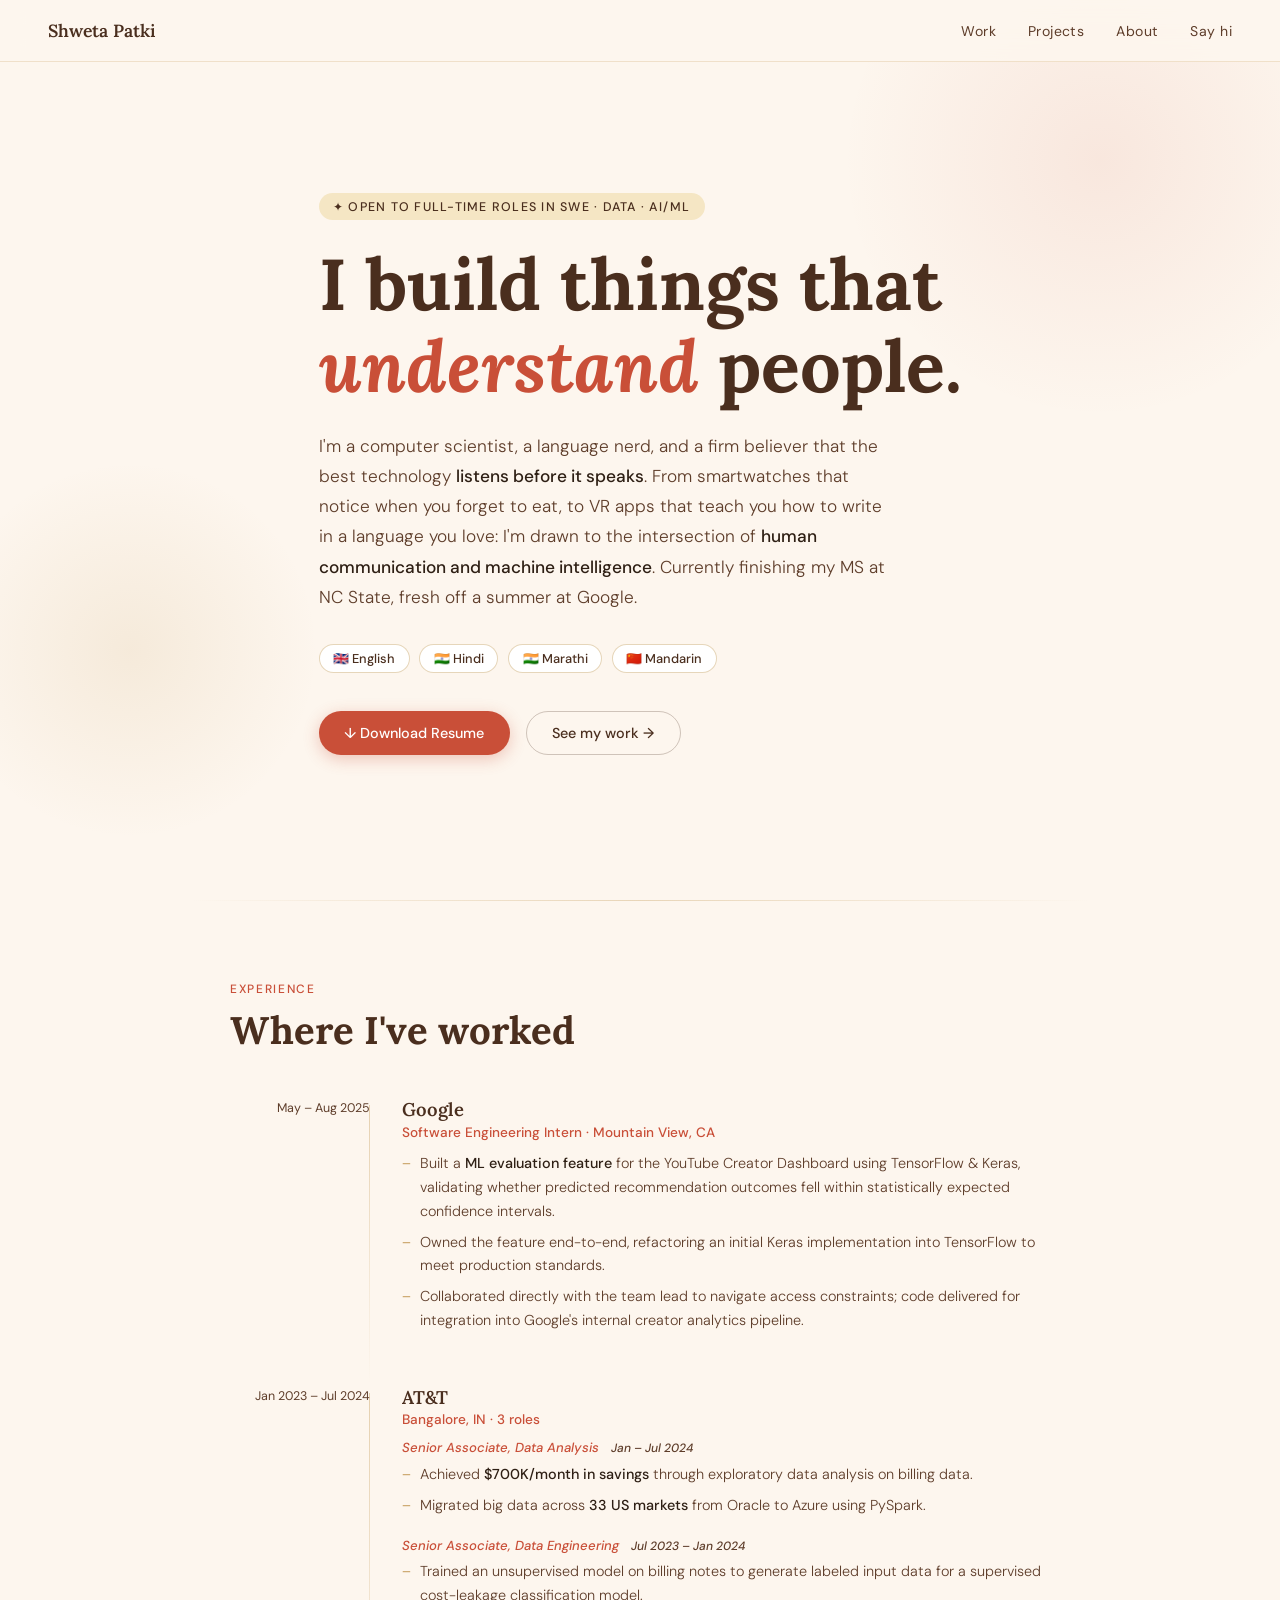
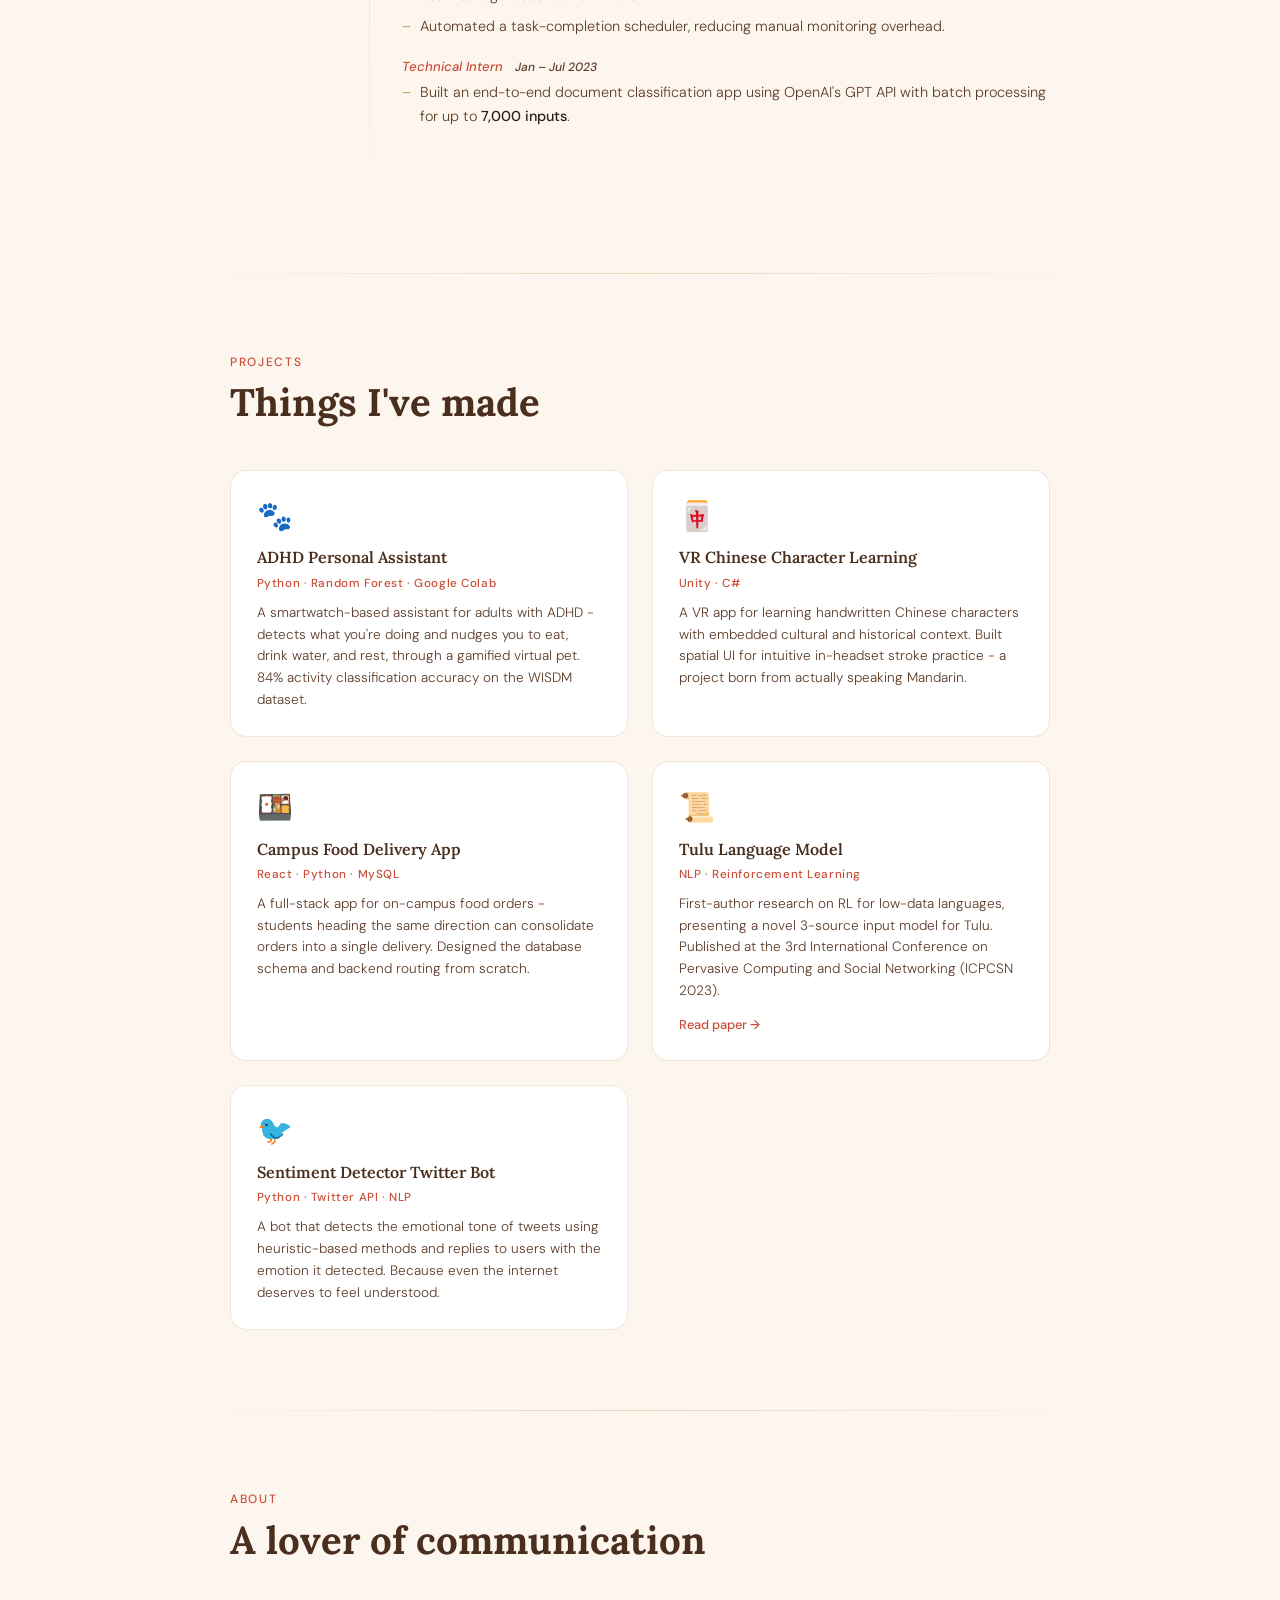
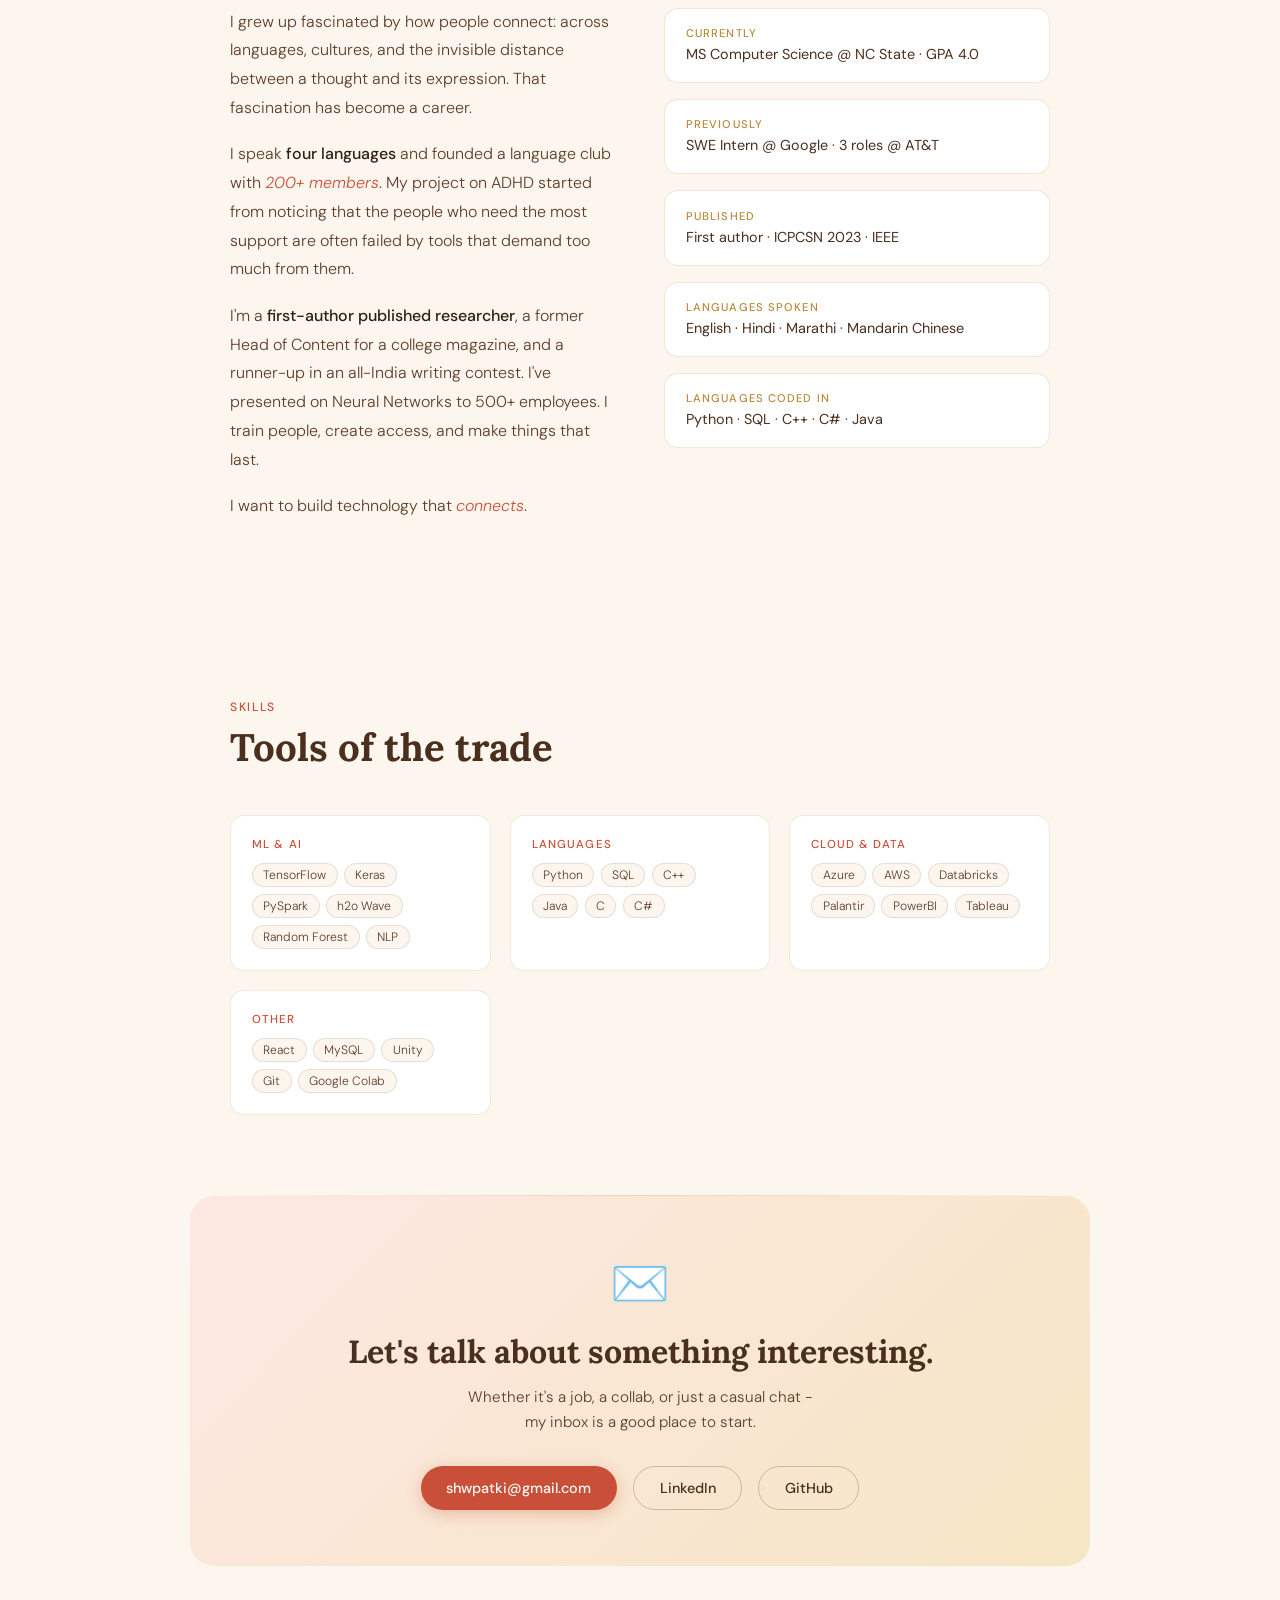
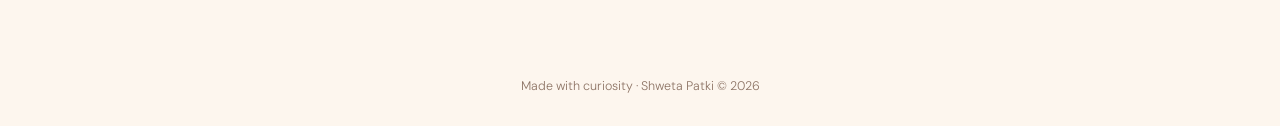
==== index.html @ 899c565c "--" ====
<!DOCTYPE html>
<html lang="en">
<head>
  <meta charset="UTF-8" />
  <meta name="viewport" content="width=device-width, initial-scale=1.0" />
  <title>Shweta Patki - CS, AI/ML, SWE</title>
  <meta name="description" content="Shweta Patki - MS CS at NC State, SWE Intern at Google, builder at the intersection of human communication and machine intelligence." />
  <link rel="preconnect" href="https://fonts.googleapis.com">
  <link href="https://fonts.googleapis.com/css2?family=Lora:ital,wght@0,400;0,600;1,400&family=DM+Sans:wght@300;400;500&display=swap" rel="stylesheet">
  <style>
    :root {
      --cream: #fdf6ee;
      --coral: #c94f38;
      --coral-light: #e06b54;
      --coral-pale: #fde8e3;
      --gold: #b8893a;
      --gold-light: #f5e6c4;
      --brown: #4a2e1e;
      --text: #2e1f14;
      --text-soft: #5e3d2a;
      --white: #ffffff;
    }

    * { margin: 0; padding: 0; box-sizing: border-box; }
    html { scroll-behavior: smooth; }

    body {
      background: var(--cream);
      color: var(--text);
      font-family: 'DM Sans', sans-serif;
      font-weight: 300;
      overflow-x: hidden;
      /* cursor hidden only for true pointer devices; keyboard users always see default */
    }

    /* Hide default cursor only on devices that actually have one */
    @media (pointer: fine) {
      body { cursor: none; }
    }

    /* ── SKIP LINK (accessibility) ── */
    .skip-link {
      position: absolute;
      top: -100px; left: 1rem;
      background: var(--coral);
      color: white;
      padding: 0.5rem 1rem;
      border-radius: 6px;
      font-size: 0.85rem;
      font-weight: 500;
      text-decoration: none;
      z-index: 99999;
      transition: top 0.2s;
    }
    .skip-link:focus { top: 1rem; }

    #cursor-img {
      position: fixed;
      width: 36px;
      height: 36px;
      pointer-events: none;
      z-index: 9999;
      transform: translate(-4px, -4px);
      background-image: url('data:image/svg+xml,<svg xmlns="http://www.w3.org/2000/svg" viewBox="0 0 36 36"><text y="28" font-size="26">🦊</text></svg>');
      background-size: contain;
      background-repeat: no-repeat;
      display: none; /* shown only when mouse is detected */
    }

    .paw {
    position: fixed;
    pointer-events: none;
    z-index: 9998;
    font-size: 20px;
    opacity: 0;
    filter: drop-shadow(0 1px 3px rgba(201,79,56,0.25));
    transition: opacity 1s ease;
    }
    @keyframes pawfade {
      0%   { opacity: 0;    transform: translate(-50%,-50%) rotate(var(--rot)) scale(0.5); }
      20%  { opacity: 0.85; transform: translate(-50%,-50%) rotate(var(--rot)) scale(1);   }
      100% { opacity: 0;    transform: translate(-50%,-60%) rotate(var(--rot)) scale(0.9); }
    }

    /* ── NAV ── */
    nav {
      position: fixed; top: 0; left: 0; right: 0;
      z-index: 100;
      display: flex; justify-content: space-between; align-items: center;
      padding: 1.2rem 3rem;
      background: rgba(253,246,238,0.88);
      backdrop-filter: blur(12px);
      border-bottom: 1px solid rgba(184,137,58,0.2);
    }
    .nav-name {
      font-family: 'Lora', serif;
      font-size: 1.1rem;
      color: var(--brown);
      text-decoration: none;
      font-weight: 600;
    }
    .nav-links { display: flex; gap: 2rem; list-style: none; }
    .nav-links a {
      text-decoration: none;
      color: var(--text-soft);
      font-size: 0.88rem;
      font-weight: 400;
      letter-spacing: 0.03em;
      transition: color 0.2s;
      position: relative;
    }
    .nav-links a::after {
      content: '';
      position: absolute; bottom: -2px; left: 0;
      width: 0; height: 1.5px;
      background: var(--coral);
      transition: width 0.25s ease;
    }
    .nav-links a:hover, .nav-links a:focus { color: var(--coral); outline: none; }
    .nav-links a:focus-visible { outline: 2px solid var(--coral); outline-offset: 4px; border-radius: 2px; }
    .nav-links a:hover::after, .nav-links a:focus::after { width: 100%; }

    /* ── HERO ── */
    .hero {
      min-height: 100vh;
      display: flex; align-items: center; justify-content: center;
      padding: 6rem 3rem 3rem;
      position: relative; overflow: hidden;
    }
    .hero-bg-circle {
      position: absolute; border-radius: 50%; pointer-events: none;
    }
    .hero-bg-circle.c1 {
      width: 520px; height: 520px;
      background: radial-gradient(circle, rgba(201,79,56,0.09) 0%, transparent 70%);
      top: -100px; right: -80px;
      animation: float1 8s ease-in-out infinite;
    }
    .hero-bg-circle.c2 {
      width: 380px; height: 380px;
      background: radial-gradient(circle, rgba(184,137,58,0.11) 0%, transparent 70%);
      bottom: 60px; left: -60px;
      animation: float2 10s ease-in-out infinite;
    }
    @keyframes float1 { 0%,100%{transform:translateY(0)} 50%{transform:translateY(-20px)} }
    @keyframes float2 { 0%,100%{transform:translateY(0)} 50%{transform:translateY(15px)} }

    .hero-inner { max-width: 760px; position: relative; z-index: 1; }

    .hero-tag {
      display: inline-block;
      background: var(--gold-light);
      color: var(--brown);
      font-size: 0.78rem; font-weight: 500;
      letter-spacing: 0.1em; text-transform: uppercase;
      padding: 0.35rem 0.9rem; border-radius: 99px;
      margin-bottom: 1.4rem;
      opacity: 0; animation: risein 0.7s 0.2s ease forwards;
    }

    .hero h1 {
      font-family: 'Lora', serif;
      font-size: clamp(2.8rem, 6vw, 4.5rem);
      line-height: 1.15; color: var(--brown);
      margin-bottom: 1.4rem;
      opacity: 0; animation: risein 0.7s 0.4s ease forwards;
    }

    /* ── VERB ROTATOR ── */
    .verb-wrap {
      display: inline-block;
      position: relative;
      font-style: italic;
      color: var(--coral);
      min-width: 5ch;
    }
    .verb-text {
      display: inline-block;
      transition: opacity 0.35s ease, transform 0.35s ease;
    }


    .hero-bio {
      font-size: 1.08rem; line-height: 1.75;
      color: var(--text-soft); max-width: 580px;
      margin-bottom: 2rem;
      opacity: 0; animation: risein 0.7s 0.6s ease forwards;
    }
    .hero-bio strong { color: var(--text); font-weight: 500; }

    .hero-langs {
      display: flex; gap: 0.6rem; flex-wrap: wrap;
      margin-bottom: 2.4rem;
      opacity: 0; animation: risein 0.7s 0.75s ease forwards;
    }
    .lang-chip {
      background: var(--white);
      border: 1.5px solid rgba(184,137,58,0.35);
      color: var(--brown); font-size: 0.8rem; font-weight: 500;
      padding: 0.3rem 0.85rem; border-radius: 99px;
      transition: all 0.2s;
    }
    .lang-chip:hover { background: var(--gold-light); border-color: var(--gold); transform: translateY(-2px); }

    .hero-ctas {
      display: flex; gap: 1rem; flex-wrap: wrap;
      opacity: 0; animation: risein 0.7s 0.9s ease forwards;
    }
    .btn {
      display: inline-flex; align-items: center; gap: 0.5rem;
      padding: 0.75rem 1.6rem; border-radius: 99px;
      font-size: 0.9rem; font-weight: 500; text-decoration: none;
      transition: all 0.25s ease; font-family: 'DM Sans', sans-serif;
    }
    .btn:focus-visible { outline: 3px solid var(--coral); outline-offset: 3px; }
    .btn-primary {
      background: var(--coral); color: white;
      box-shadow: 0 4px 16px rgba(201,79,56,0.3);
    }
    .btn-primary:hover { background: var(--coral-light); transform: translateY(-2px); box-shadow: 0 8px 24px rgba(201,79,56,0.35); }
    .btn-secondary {
      background: transparent; color: var(--brown);
      border: 1.5px solid rgba(74,46,30,0.25);
    }
    .btn-secondary:hover { border-color: var(--coral); color: var(--coral); transform: translateY(-2px); }

    @keyframes risein {
      from { opacity: 0; transform: translateY(18px); }
      to   { opacity: 1; transform: translateY(0); }
    }

    /* ── SECTIONS ── */
    section { max-width: 900px; margin: 0 auto; padding: 5rem 2.5rem; }
    .section-label {
      font-size: 0.75rem; font-weight: 500;
      letter-spacing: 0.14em; text-transform: uppercase;
      color: var(--coral); margin-bottom: 0.6rem;
    }
    .section-title {
      font-family: 'Lora', serif;
      font-size: clamp(1.8rem, 3.5vw, 2.4rem);
      color: var(--brown); margin-bottom: 2.8rem; line-height: 1.2;
    }
    .divider {
      max-width: 900px; margin: 0 auto; height: 1px;
      background: linear-gradient(to right, transparent, rgba(184,137,58,0.3), transparent);
    }

    /* ── WORK ── */
    .work-item {
      display: grid; grid-template-columns: 140px 1fr;
      gap: 0 2rem; margin-bottom: 2.8rem; position: relative;
    }
    .work-item::before {
      content: ''; position: absolute;
      left: 139px; top: 8px; bottom: -2.8rem; width: 1px;
      background: linear-gradient(to bottom, rgba(184,137,58,0.35), transparent);
    }
    .work-meta { text-align: right; padding-top: 2px; }
    .work-dates { font-size: 0.78rem; color: var(--text-soft); font-weight: 400; line-height: 1.5; }
    .work-company { font-family: 'Lora', serif; font-size: 1.15rem; font-weight: 600; color: var(--brown); margin-bottom: 0.15rem; }
    .work-role { font-size: 0.85rem; color: var(--coral); font-weight: 500; margin-bottom: 0.7rem; }
    .work-bullets { list-style: none; padding: 0; }
    .work-bullets li {
      font-size: 0.9rem; color: var(--text-soft); line-height: 1.65;
      margin-bottom: 0.45rem; padding-left: 1.1rem; position: relative;
    }
    .work-bullets li::before { content: '–'; position: absolute; left: 0; color: var(--gold); }
    .work-bullets li strong { color: var(--text); font-weight: 500; }
    .att-roles { margin-top: 0.6rem; }
    .att-role-block { margin-bottom: 1.2rem; }
    .att-role-title { font-size: 0.82rem; color: var(--coral); font-weight: 500; margin-bottom: 0.4rem; font-style: italic; }
    .att-role-dates { font-size: 0.75rem; color: var(--text-soft); margin-left: 0.5rem; }

    /* ── PROJECTS ── */
    .projects-grid { display: grid; grid-template-columns: repeat(auto-fit, minmax(260px, 1fr)); gap: 1.5rem; }
    .project-card {
      background: var(--white);
      border: 1.5px solid rgba(184,137,58,0.2); border-radius: 16px;
      padding: 1.6rem; transition: all 0.3s ease;
      position: relative; overflow: hidden;
    }
    .project-card::before {
      content: ''; position: absolute; top: 0; left: 0; right: 0; height: 3px;
      background: linear-gradient(to right, var(--coral), var(--gold));
      transform: scaleX(0); transform-origin: left; transition: transform 0.3s ease;
    }
    .project-card:hover, .project-card:focus-within {
      transform: translateY(-4px); box-shadow: 0 12px 32px rgba(74,46,30,0.1);
      border-color: rgba(184,137,58,0.4);
    }
    .project-card:hover::before, .project-card:focus-within::before { transform: scaleX(1); }
    .project-emoji { font-size: 1.8rem; margin-bottom: 0.8rem; }
    .project-name { font-family: 'Lora', serif; font-size: 1rem; font-weight: 600; color: var(--brown); margin-bottom: 0.4rem; line-height: 1.3; }
    .project-tech { font-size: 0.73rem; color: var(--coral); font-weight: 500; letter-spacing: 0.05em; margin-bottom: 0.7rem; }
    .project-desc { font-size: 0.85rem; color: var(--text-soft); line-height: 1.6; }
    .project-link {
      display: inline-flex; align-items: center; gap: 0.3rem;
      margin-top: 0.9rem; font-size: 0.8rem; font-weight: 500;
      color: var(--coral); text-decoration: none; transition: gap 0.2s;
    }
    .project-link:hover { gap: 0.6rem; }
    .project-link:focus-visible { outline: 2px solid var(--coral); outline-offset: 3px; border-radius: 2px; }

    /* ── ABOUT ── */
    .about-grid { display: grid; grid-template-columns: 1fr 1fr; gap: 3rem; align-items: start; }
    .about-text { font-size: 1rem; line-height: 1.8; color: var(--text-soft); }
    .about-text p { margin-bottom: 1.1rem; }
    .about-text strong { color: var(--text); font-weight: 500; }
    .about-text em { color: var(--coral); font-style: italic; }
    .about-facts { display: flex; flex-direction: column; gap: 1rem; }
    .fact-card {
      background: var(--white); border-radius: 14px; padding: 1.1rem 1.3rem;
      border: 1.5px solid rgba(184,137,58,0.2); transition: transform 0.2s, box-shadow 0.2s;
    }
    .fact-card:hover { transform: translateX(4px); box-shadow: 4px 4px 20px rgba(201,79,56,0.08); }
    .fact-label { font-size: 0.7rem; text-transform: uppercase; letter-spacing: 0.1em; color: var(--gold); font-weight: 500; margin-bottom: 0.25rem; }
    .fact-value { font-size: 0.9rem; color: var(--brown); font-weight: 400; line-height: 1.4; }

    /* ── SKILLS ── */
    .skills-grid { display: grid; grid-template-columns: repeat(auto-fit, minmax(200px, 1fr)); gap: 1.2rem; }
    .skill-group { background: var(--white); border-radius: 14px; padding: 1.3rem; border: 1.5px solid rgba(184,137,58,0.18); }
    .skill-group-label { font-size: 0.72rem; text-transform: uppercase; letter-spacing: 0.1em; color: var(--coral); font-weight: 500; margin-bottom: 0.7rem; }
    .skill-tags { display: flex; flex-wrap: wrap; gap: 0.4rem; }
    .skill-tag { background: var(--cream); border: 1px solid rgba(74,46,30,0.12); color: var(--text-soft); font-size: 0.76rem; padding: 0.2rem 0.65rem; border-radius: 99px; }

    /* ── CONTACT ── */
    #contact {
      text-align: center;
      background: linear-gradient(135deg, var(--coral-pale) 0%, var(--gold-light) 100%);
      border-radius: 24px; max-width: 900px; margin: 0 auto 5rem;
    }
    .contact-emoji { font-size: 3rem; margin-bottom: 1rem; }
    .contact-tagline { font-family: 'Lora', serif; font-size: clamp(1.5rem, 3vw, 2rem); color: var(--brown); margin-bottom: 0.8rem; line-height: 1.3; }
    .contact-sub { color: var(--text-soft); font-size: 0.95rem; margin-bottom: 2rem; line-height: 1.6; }
    .contact-links { display: flex; gap: 1rem; justify-content: center; flex-wrap: wrap; }

    footer { text-align: center; padding: 2rem; font-size: 0.78rem; color: var(--text-soft); opacity: 0.7; }

    /* ── SCROLL REVEAL ── */
    .reveal { opacity: 0; transform: translateY(24px); transition: opacity 0.6s ease, transform 0.6s ease; }
    .reveal.visible { opacity: 1; transform: translateY(0); }

    /* ── REDUCE MOTION ── */
    @media (prefers-reduced-motion: reduce) {
      *, *::before, *::after { animation-duration: 0.01ms !important; transition-duration: 0.01ms !important; }
      .reveal { opacity: 1; transform: none; }
      .hero-tag, .hero h1, .hero-bio, .hero-langs, .hero-ctas { opacity: 1; transform: none; }
    }

    @media (max-width: 640px) {
      nav { padding: 1rem 1.5rem; }
      .nav-links { gap: 1.2rem; }
      .hero { padding: 5rem 1.5rem 3rem; }
      section { padding: 3.5rem 1.5rem; }
      .work-item { grid-template-columns: 1fr; }
      .work-item::before { display: none; }
      .work-meta { text-align: left; margin-bottom: 0.5rem; }
      .about-grid { grid-template-columns: 1fr; }
      #contact { margin: 0 1.5rem 4rem; }
    }
  </style>
</head>
<body>

<!-- Skip to main content (screen reader / keyboard navigation) -->
<a class="skip-link" href="#main-content">Skip to main content</a>

<!-- Custom cursor image (hidden until mouse detected) -->
<div id="cursor-img" aria-hidden="true"></div>

<!-- NAV -->
<nav aria-label="Main navigation">
  <a class="nav-name" href="#top">Shweta Patki</a>
  <ul class="nav-links" role="list">
    <li><a href="#work">Work</a></li>
    <li><a href="#projects">Projects</a></li>
    <li><a href="#about">About</a></li>
    <li><a href="#contact">Say hi</a></li>
  </ul>
</nav>

<!-- HERO -->
<main id="main-content">
<div class="hero" id="top">
  <div class="hero-bg-circle c1" aria-hidden="true"></div>
  <div class="hero-bg-circle c2" aria-hidden="true"></div>
  <div class="hero-inner">
    <span class="hero-tag" aria-label="Status: Open to full-time roles in SWE, Data, and AI/ML">✦ Open to full-time roles in SWE · Data · AI/ML</span>

    <!-- aria-label gives screen readers the stable full sentence -->
    <h1 aria-label="I build things that understand people.">
      I build things that <br>
      <span class="verb-wrap">
        <!-- aria-live announces verb changes to screen readers -->
        <span class="verb-text" id="rotating-verb" aria-live="polite" aria-atomic="true">understand</span>
      </span>
      people.
    </h1>

    <p class="hero-bio">
      I'm a computer scientist, a language nerd, and a firm believer that the best technology
      <strong>listens before it speaks</strong>. From smartwatches that notice when you forget to eat,
      to VR apps that teach you how to write in a language you love:
      I'm drawn to the intersection of <strong>human communication and machine intelligence</strong>.
      Currently finishing my MS at NC State, fresh off a summer at Google.
    </p>

    <div class="hero-langs" role="list" aria-label="Languages I speak">
      <span class="lang-chip" role="listitem">🇬🇧 English</span>
      <span class="lang-chip" role="listitem">🇮🇳 Hindi</span>
      <span class="lang-chip" role="listitem">🇮🇳 Marathi</span>
      <span class="lang-chip" role="listitem">🇨🇳 Mandarin</span>
    </div>

    <div class="hero-ctas">
      <a href="Shweta_Resume_CS_ML_Data.pdf" class="btn btn-primary" download aria-label="Download Shweta's resume as PDF">↓ Download Resume</a>
      <a href="#work" class="btn btn-secondary" aria-label="Jump to work experience section">See my work →</a>
    </div>
  </div>
</div>

<div class="divider" role="separator" aria-hidden="true"></div>

<!-- WORK -->
<section id="work" aria-labelledby="work-heading">
  <div class="section-label reveal" aria-hidden="true">Experience</div>
  <h2 class="section-title reveal" id="work-heading">Where I've worked</h2>

  <div class="work-item reveal">
    <div class="work-meta">
      <div class="work-dates"><time datetime="2025-05">May</time> – <time datetime="2025-08">Aug 2025</time></div>
    </div>
    <div>
      <div class="work-company">Google</div>
      <div class="work-role">Software Engineering Intern · Mountain View, CA</div>
      <ul class="work-bullets" aria-label="Google responsibilities">
        <li>Built a <strong>ML evaluation feature</strong> for the YouTube Creator Dashboard using TensorFlow &amp; Keras, validating whether predicted recommendation outcomes fell within statistically expected confidence intervals.</li>
        <li>Owned the feature end-to-end, refactoring an initial Keras implementation into TensorFlow to meet production standards.</li>
        <li>Collaborated directly with the team lead to navigate access constraints; code delivered for integration into Google's internal creator analytics pipeline.</li>
      </ul>
    </div>
  </div>

  <div class="work-item reveal">
    <div class="work-meta">
      <div class="work-dates"><time datetime="2023-01">Jan 2023</time> – <time datetime="2024-07">Jul 2024</time></div>
    </div>
    <div>
      <div class="work-company">AT&amp;T</div>
      <div class="work-role">Bangalore, IN · 3 roles</div>
      <div class="att-roles">
        <div class="att-role-block">
          <div class="att-role-title">Senior Associate, Data Analysis <span class="att-role-dates"><time datetime="2024-01">Jan</time> – <time datetime="2024-07">Jul 2024</time></span></div>
          <ul class="work-bullets" aria-label="Data Analysis role responsibilities">
            <li>Achieved <strong>$700K/month in savings</strong> through exploratory data analysis on billing data.</li>
            <li>Migrated big data across <strong>33 US markets</strong> from Oracle to Azure using PySpark.</li>
          </ul>
        </div>
        <div class="att-role-block">
          <div class="att-role-title">Senior Associate, Data Engineering <span class="att-role-dates"><time datetime="2023-07">Jul 2023</time> – <time datetime="2024-01">Jan 2024</time></span></div>
          <ul class="work-bullets" aria-label="Data Engineering role responsibilities">
            <li>Trained an unsupervised model on billing notes to generate labeled input data for a supervised cost-leakage classification model.</li>
            <li>Automated a task-completion scheduler, reducing manual monitoring overhead.</li>
          </ul>
        </div>
        <div class="att-role-block">
          <div class="att-role-title">Technical Intern <span class="att-role-dates"><time datetime="2023-01">Jan</time> – <time datetime="2023-07">Jul 2023</time></span></div>
          <ul class="work-bullets" aria-label="Technical Intern responsibilities">
            <li>Built an end-to-end document classification app using OpenAI's GPT API with batch processing for up to <strong>7,000 inputs</strong>.</li>
          </ul>
        </div>
      </div>
    </div>
  </div>
</section>

<div class="divider" role="separator" aria-hidden="true"></div>

<!-- PROJECTS -->
<section id="projects" aria-labelledby="projects-heading">
  <div class="section-label reveal" aria-hidden="true">Projects</div>
  <h2 class="section-title reveal" id="projects-heading">Things I've made</h2>
  <div class="projects-grid">

    <article class="project-card reveal">
      <div class="project-emoji" aria-hidden="true">🐾</div>
      <h3 class="project-name">ADHD Personal Assistant</h3>
      <div class="project-tech">Python · Random Forest · Google Colab</div>
      <p class="project-desc">A smartwatch-based assistant for adults with ADHD - detects what you're doing and nudges you to eat, drink water, and rest, through a gamified virtual pet. 84% activity classification accuracy on the WISDM dataset.</p>
    </article>

    <article class="project-card reveal">
      <div class="project-emoji" aria-hidden="true">🀄</div>
      <h3 class="project-name">VR Chinese Character Learning</h3>
      <div class="project-tech">Unity · C#</div>
      <p class="project-desc">A VR app for learning handwritten Chinese characters with embedded cultural and historical context. Built spatial UI for intuitive in-headset stroke practice - a project born from actually speaking Mandarin.</p>
    </article>

    <article class="project-card reveal">
      <div class="project-emoji" aria-hidden="true">🍱</div>
      <h3 class="project-name">Campus Food Delivery App</h3>
      <div class="project-tech">React · Python · MySQL</div>
      <p class="project-desc">A full-stack app for on-campus food orders - students heading the same direction can consolidate orders into a single delivery. Designed the database schema and backend routing from scratch.</p>
    </article>

    <article class="project-card reveal">
      <div class="project-emoji" aria-hidden="true">📜</div>
      <h3 class="project-name">Tulu Language Model</h3>
      <div class="project-tech">NLP · Reinforcement Learning</div>
      <p class="project-desc">First-author research on RL for low-data languages, presenting a novel 3-source input model for Tulu. Published at the 3rd International Conference on Pervasive Computing and Social Networking (ICPCSN 2023).</p>
      <a href="https://doi.org/10.1109/ICPCSN58827.2023.00270" target="_blank" rel="noopener noreferrer" class="project-link" aria-label="Read the Tulu Language Model paper (opens in new tab)">Read paper →</a>
    </article>

    <article class="project-card reveal">
      <div class="project-emoji" aria-hidden="true">🐦</div>
      <h3 class="project-name">Sentiment Detector Twitter Bot</h3>
      <div class="project-tech">Python · Twitter API · NLP</div>
      <p class="project-desc">A bot that detects the emotional tone of tweets using heuristic-based methods and replies to users with the emotion it detected. Because even the internet deserves to feel understood.</p>
    </article>

  </div>
</section>

<div class="divider" role="separator" aria-hidden="true"></div>

<!-- ABOUT -->
<section id="about" aria-labelledby="about-heading">
  <div class="section-label reveal" aria-hidden="true">About</div>
  <h2 class="section-title reveal" id="about-heading">A lover of communication</h2>
  <div class="about-grid">
    <div class="about-text reveal">
      <p>I grew up fascinated by how people connect: across languages, cultures, and the invisible distance between a thought and its expression. That fascination has become a career.</p>
      <p>I speak <strong>four languages</strong> and founded a language club with <em>200+ members</em>. My project on ADHD started from noticing that the people who need the most support are often failed by tools that demand too much from them.</p>
      <p>I'm a <strong>first-author published researcher</strong>, a former Head of Content for a college magazine, and a runner-up in an all-India writing contest. I've presented on Neural Networks to 500+ employees. I train people, create access, and make things that last.</p>
      <p>I want to build technology that <em>connects</em>.</p>
    </div>
    <div class="about-facts reveal">
      <div class="fact-card">
        <div class="fact-label">Currently</div>
        <div class="fact-value">MS Computer Science @ NC State · GPA 4.0</div>
      </div>
      <div class="fact-card">
        <div class="fact-label">Previously</div>
        <div class="fact-value">SWE Intern @ Google · 3 roles @ AT&amp;T</div>
      </div>
      <div class="fact-card">
        <div class="fact-label">Published</div>
        <div class="fact-value">First author · ICPCSN 2023 · IEEE</div>
      </div>
      <div class="fact-card">
        <div class="fact-label">Languages spoken</div>
        <div class="fact-value">English · Hindi · Marathi · Mandarin Chinese</div>
      </div>
      <div class="fact-card">
        <div class="fact-label">Languages coded in</div>
        <div class="fact-value">Python · SQL · C++ · C# · Java</div>
      </div>
    </div>
  </div>
</section>

<!-- SKILLS -->
<section aria-labelledby="skills-heading">
  <div class="section-label reveal" aria-hidden="true">Skills</div>
  <h2 class="section-title reveal" id="skills-heading">Tools of the trade</h2>
  <div class="skills-grid">
    <div class="skill-group reveal">
      <div class="skill-group-label" id="skills-ml">ML &amp; AI</div>
      <div class="skill-tags" role="list" aria-labelledby="skills-ml">
        <span class="skill-tag" role="listitem">TensorFlow</span><span class="skill-tag" role="listitem">Keras</span>
        <span class="skill-tag" role="listitem">PySpark</span><span class="skill-tag" role="listitem">h2o Wave</span>
        <span class="skill-tag" role="listitem">Random Forest</span><span class="skill-tag" role="listitem">NLP</span>
      </div>
    </div>
    <div class="skill-group reveal">
      <div class="skill-group-label" id="skills-lang">Languages</div>
      <div class="skill-tags" role="list" aria-labelledby="skills-lang">
        <span class="skill-tag" role="listitem">Python</span><span class="skill-tag" role="listitem">SQL</span>
        <span class="skill-tag" role="listitem">C++</span><span class="skill-tag" role="listitem">Java</span>
        <span class="skill-tag" role="listitem">C</span><span class="skill-tag" role="listitem">C#</span>
      </div>
    </div>
    <div class="skill-group reveal">
      <div class="skill-group-label" id="skills-cloud">Cloud &amp; Data</div>
      <div class="skill-tags" role="list" aria-labelledby="skills-cloud">
        <span class="skill-tag" role="listitem">Azure</span><span class="skill-tag" role="listitem">AWS</span>
        <span class="skill-tag" role="listitem">Databricks</span><span class="skill-tag" role="listitem">Palantir</span>
        <span class="skill-tag" role="listitem">PowerBI</span><span class="skill-tag" role="listitem">Tableau</span>
      </div>
    </div>
    <div class="skill-group reveal">
      <div class="skill-group-label" id="skills-other">Other</div>
      <div class="skill-tags" role="list" aria-labelledby="skills-other">
        <span class="skill-tag" role="listitem">React</span><span class="skill-tag" role="listitem">MySQL</span>
        <span class="skill-tag" role="listitem">Unity</span><span class="skill-tag" role="listitem">Git</span>
        <span class="skill-tag" role="listitem">Google Colab</span>
      </div>
    </div>
  </div>
</section>

<div class="divider" role="separator" aria-hidden="true"></div>

<!-- CONTACT -->
<section id="contact" aria-labelledby="contact-heading" style="padding: 3.5rem 2.5rem;">
  <div class="contact-emoji reveal" aria-hidden="true">✉️</div>
  <h2 class="contact-tagline reveal" id="contact-heading">Let's talk about something interesting.</h2>
  <p class="contact-sub reveal">
    Whether it's a job, a collab, or just a casual chat -<br>
    my inbox is a good place to start.
  </p>
  <div class="contact-links reveal">
    <a href="mailto:shwpatki@gmail.com" class="btn btn-primary" aria-label="Send Shweta an email">shwpatki@gmail.com</a>
    <a href="https://linkedin.com/in/shwetapatki" target="_blank" rel="noopener noreferrer" class="btn btn-secondary" aria-label="Shweta's LinkedIn profile (opens in new tab)">LinkedIn</a>
    <a href="https://github.com/shweta-patki" target="_blank" rel="noopener noreferrer" class="btn btn-secondary" aria-label="Shweta's GitHub profile (opens in new tab)">GitHub</a>
  </div>
</section>

</main>

<footer>
  <p>Made with curiosity · Shweta Patki © 2026</p>
</footer>

<script>
  const CURSOR_SIZE = 36; 
  const cursorEl = document.getElementById('cursor-img');
  cursorEl.style.width  = CURSOR_SIZE + 'px';
  cursorEl.style.height = CURSOR_SIZE + 'px';

  let hasMouse = false;
  document.addEventListener('mousemove', e => {
    if (!hasMouse) { hasMouse = true; cursorEl.style.display = 'block'; }
    cursorEl.style.left = e.clientX + 'px';
    cursorEl.style.top  = e.clientY + 'px';
  }, { passive: true });

  const PAW_EMOJI = '🐾';

  let lastPaw = 0;

  function spawnPaw(x, y) {
    const el = document.createElement('div');
    el.className = 'paw';
    el.setAttribute('aria-hidden', 'true');
    el.textContent = PAW_EMOJI;
    const rot = (Math.random() - 0.5) * 40;
    el.style.transform = `translate(-50%, -50%) rotate(${rot}deg)`;
    el.style.animation = 'none';
    el.style.opacity = '0.85';
    setTimeout(() => { el.style.transition = 'opacity 1s ease'; el.style.opacity = '0'; }, 200);
    el.style.left = x + 'px';
    el.style.top  = y + 'px';
    el.style.fontSize = (15 + Math.random() * 8) + 'px';
    document.body.appendChild(el);
    setTimeout(() => el.remove(), 1500);
  }

  document.addEventListener('mousemove', e => {
    const now = Date.now();
    if (now - lastPaw > 160) { lastPaw = now; spawnPaw(e.clientX, e.clientY); }
  }, { passive: true });

  // Touch: paw bursts on tap
  document.addEventListener('touchstart', e => {
    for (const t of e.touches) {
      spawnPaw(t.clientX, t.clientY);
      spawnPaw(t.clientX + 12, t.clientY + 10);
      spawnPaw(t.clientX - 10, t.clientY + 16);
    }
  }, { passive: true });

  // ================================================================
  // TYPEWRITER VERB ROTATION (backspace then retype, no cursor shown)
  // ================================================================
  const VERBS = [
    'understand', 'educate', 'delight',
    'empower', 'connect with', 'speak to'
  ];
  const verbEl = document.getElementById('rotating-verb');
  let verbIdx = 0;
  const BACKSPACE_DELAY = 60;   // ms per character deleted
  const TYPE_DELAY      = 80;   // ms per character typed
  const PAUSE_AFTER     = 2400; // ms to hold the completed word

  function deleteText(cb) {
    const current = verbEl.textContent;
    if (current.length === 0) { cb(); return; }
    verbEl.textContent = current.slice(0, -1);
    setTimeout(() => deleteText(cb), BACKSPACE_DELAY);
  }

  function typeText(word, cb) {
    let i = 0;
    function step() {
      if (i >= word.length) { cb(); return; }
      verbEl.textContent += word[i++];
      setTimeout(step, TYPE_DELAY);
    }
    step();
  }

  function cycleVerb() {
    verbIdx = (verbIdx + 1) % VERBS.length;
    deleteText(() => {
      typeText(VERBS[verbIdx], () => {
        setTimeout(cycleVerb, PAUSE_AFTER);
      });
    });
  }

  setTimeout(cycleVerb, PAUSE_AFTER);

  // ================================================================
  // SCROLL REVEAL
  // ================================================================
  const revealObserver = new IntersectionObserver(entries => {
    entries.forEach(e => {
      if (e.isIntersecting) {
        e.target.classList.add('visible');
        revealObserver.unobserve(e.target);
      }
    });
  }, { threshold: 0.1 });

  document.querySelectorAll('.reveal').forEach(el => revealObserver.observe(el));
</script>
</body>
</html>
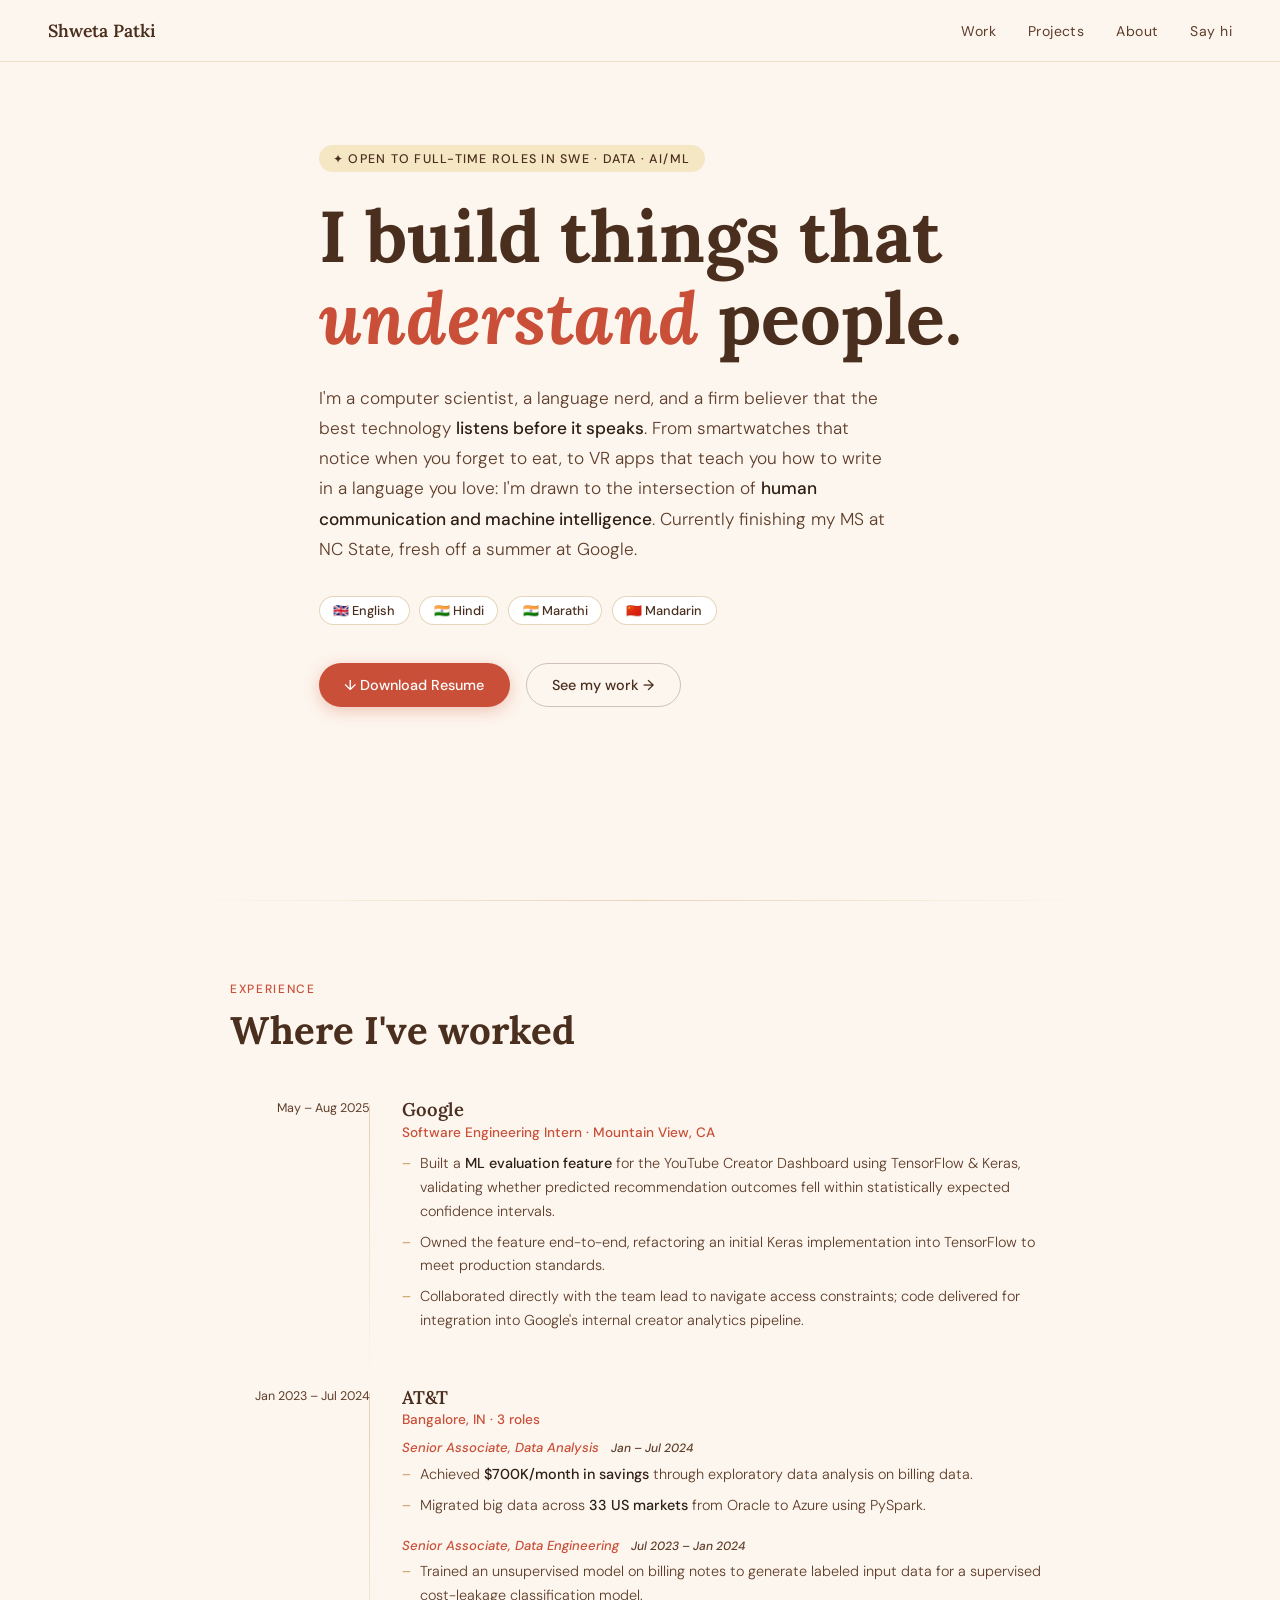
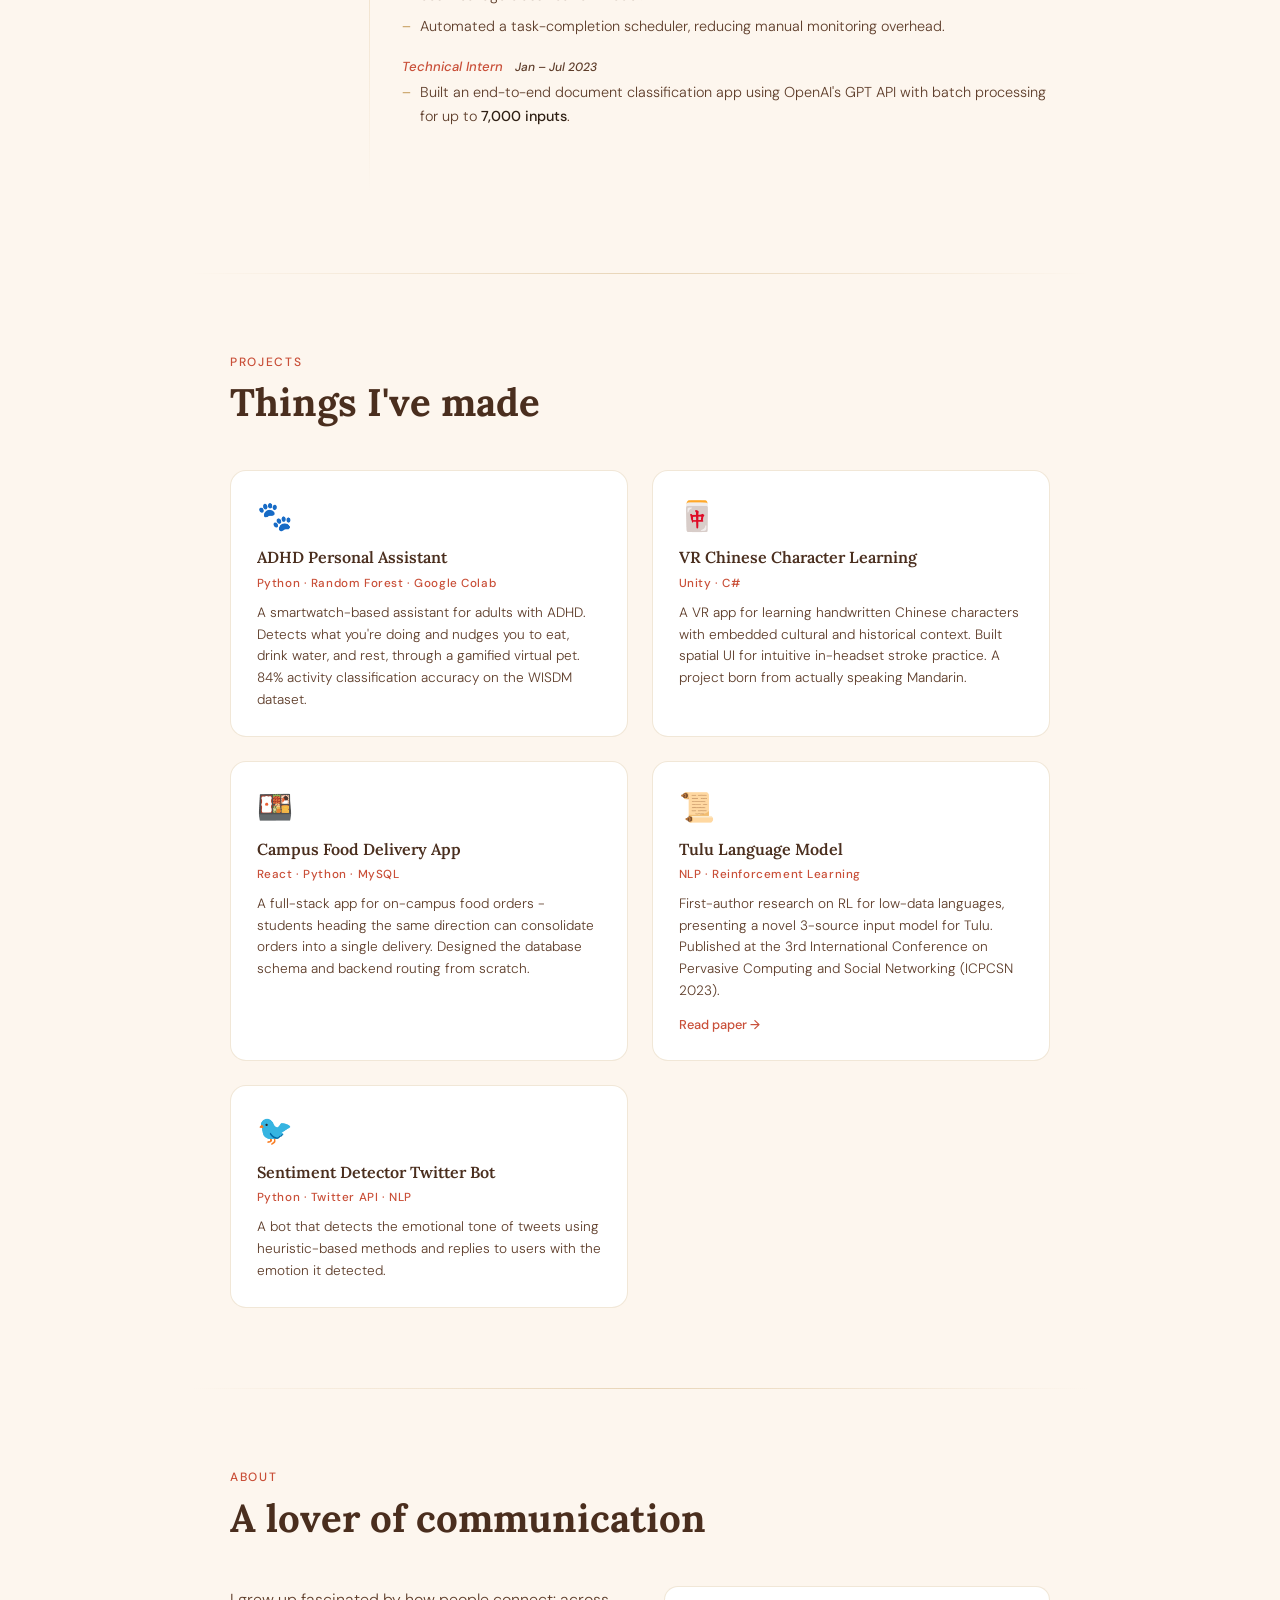
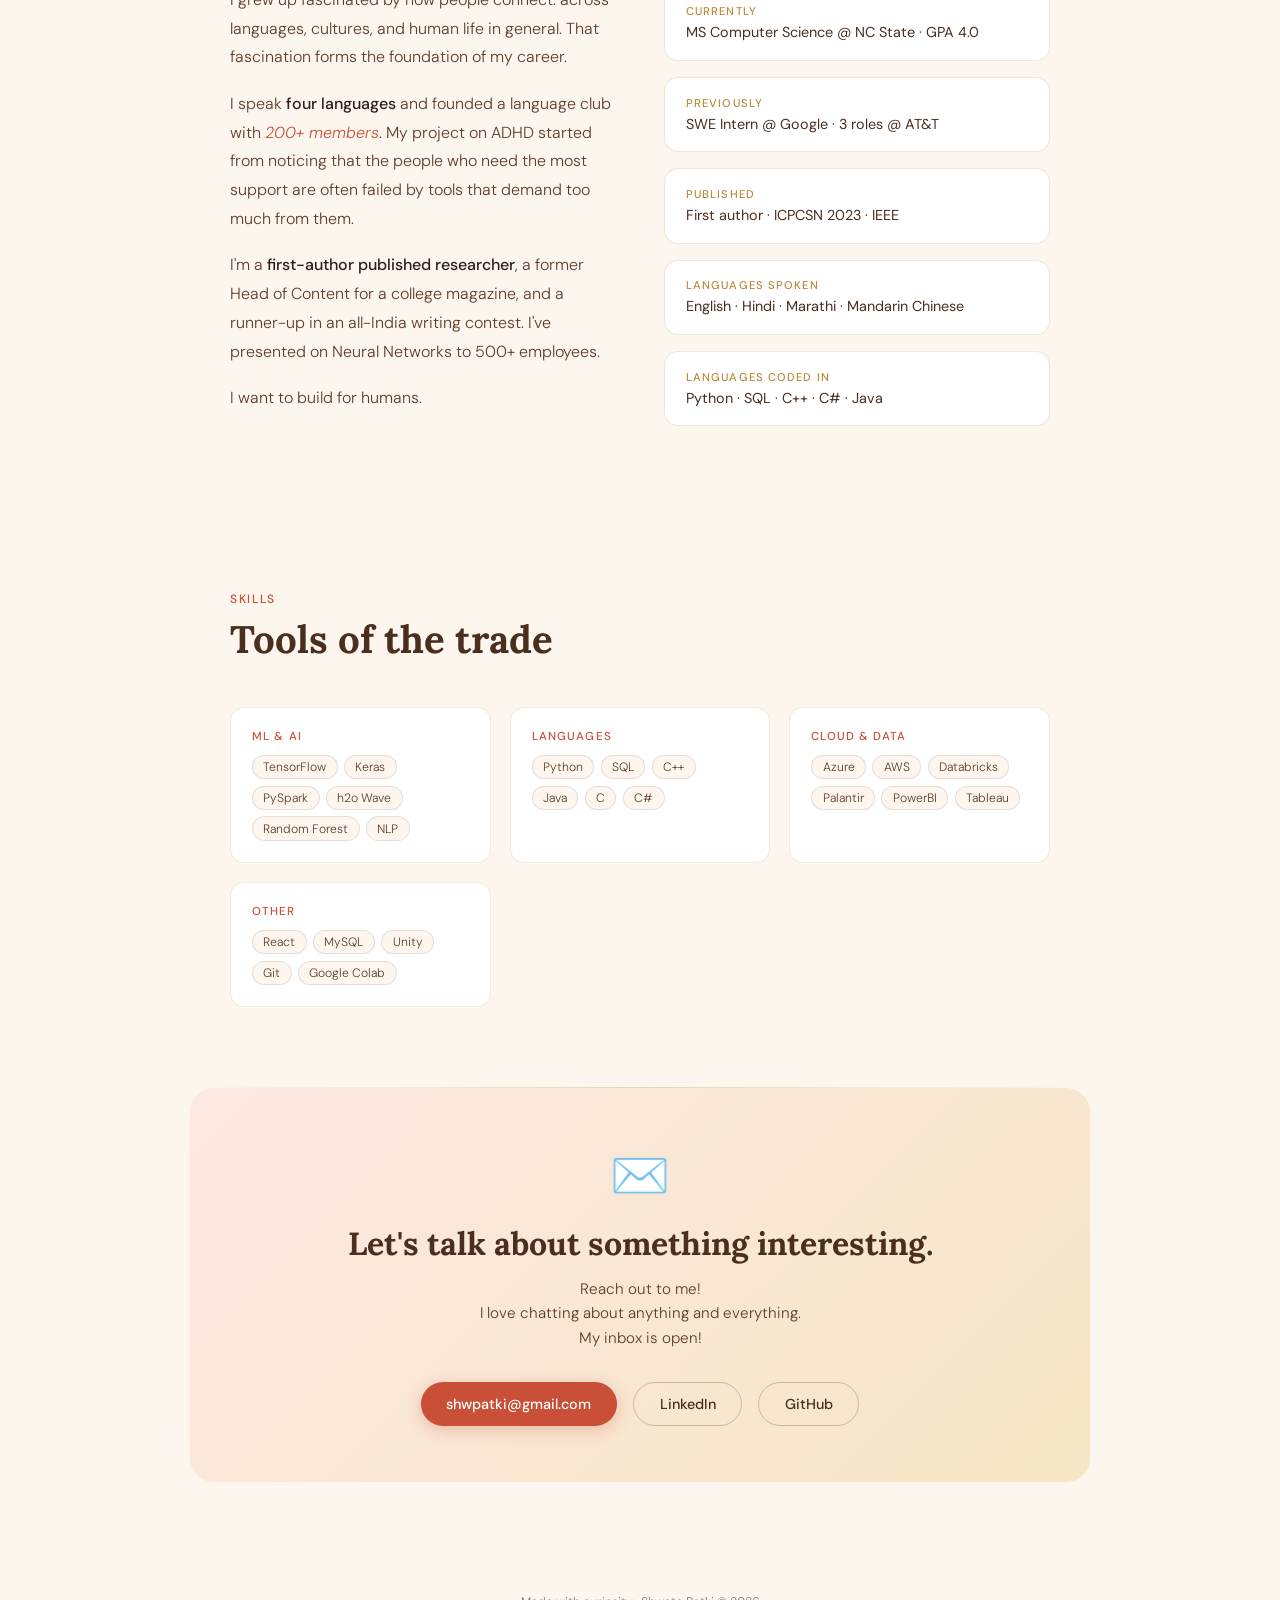
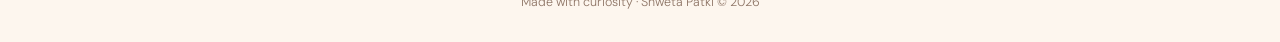
==== commit 68948640: "style" ====
--- a/index.html
+++ b/index.html
@@ -7,359 +7,7 @@
   <meta name="description" content="Shweta Patki - MS CS at NC State, SWE Intern at Google, builder at the intersection of human communication and machine intelligence." />
   <link rel="preconnect" href="https://fonts.googleapis.com">
   <link href="https://fonts.googleapis.com/css2?family=Lora:ital,wght@0,400;0,600;1,400&family=DM+Sans:wght@300;400;500&display=swap" rel="stylesheet">
-  <style>
-    :root {
-      --cream: #fdf6ee;
-      --coral: #c94f38;
-      --coral-light: #e06b54;
-      --coral-pale: #fde8e3;
-      --gold: #b8893a;
-      --gold-light: #f5e6c4;
-      --brown: #4a2e1e;
-      --text: #2e1f14;
-      --text-soft: #5e3d2a;
-      --white: #ffffff;
-    }
-
-    * { margin: 0; padding: 0; box-sizing: border-box; }
-    html { scroll-behavior: smooth; }
-
-    body {
-      background: var(--cream);
-      color: var(--text);
-      font-family: 'DM Sans', sans-serif;
-      font-weight: 300;
-      overflow-x: hidden;
-      /* cursor hidden only for true pointer devices; keyboard users always see default */
-    }
-
-    /* Hide default cursor only on devices that actually have one */
-    @media (pointer: fine) {
-      body { cursor: none; }
-    }
-
-    /* ── SKIP LINK (accessibility) ── */
-    .skip-link {
-      position: absolute;
-      top: -100px; left: 1rem;
-      background: var(--coral);
-      color: white;
-      padding: 0.5rem 1rem;
-      border-radius: 6px;
-      font-size: 0.85rem;
-      font-weight: 500;
-      text-decoration: none;
-      z-index: 99999;
-      transition: top 0.2s;
-    }
-    .skip-link:focus { top: 1rem; }
-
-    #cursor-img {
-      position: fixed;
-      width: 36px;
-      height: 36px;
-      pointer-events: none;
-      z-index: 9999;
-      transform: translate(-4px, -4px);
-      background-image: url('data:image/svg+xml,<svg xmlns="http://www.w3.org/2000/svg" viewBox="0 0 36 36"><text y="28" font-size="26">🦊</text></svg>');
-      background-size: contain;
-      background-repeat: no-repeat;
-      display: none; /* shown only when mouse is detected */
-    }
-
-    .paw {
-    position: fixed;
-    pointer-events: none;
-    z-index: 9998;
-    font-size: 20px;
-    opacity: 0;
-    filter: drop-shadow(0 1px 3px rgba(201,79,56,0.25));
-    transition: opacity 1s ease;
-    }
-    @keyframes pawfade {
-      0%   { opacity: 0;    transform: translate(-50%,-50%) rotate(var(--rot)) scale(0.5); }
-      20%  { opacity: 0.85; transform: translate(-50%,-50%) rotate(var(--rot)) scale(1);   }
-      100% { opacity: 0;    transform: translate(-50%,-60%) rotate(var(--rot)) scale(0.9); }
-    }
-
-    /* ── NAV ── */
-    nav {
-      position: fixed; top: 0; left: 0; right: 0;
-      z-index: 100;
-      display: flex; justify-content: space-between; align-items: center;
-      padding: 1.2rem 3rem;
-      background: rgba(253,246,238,0.88);
-      backdrop-filter: blur(12px);
-      border-bottom: 1px solid rgba(184,137,58,0.2);
-    }
-    .nav-name {
-      font-family: 'Lora', serif;
-      font-size: 1.1rem;
-      color: var(--brown);
-      text-decoration: none;
-      font-weight: 600;
-    }
-    .nav-links { display: flex; gap: 2rem; list-style: none; }
-    .nav-links a {
-      text-decoration: none;
-      color: var(--text-soft);
-      font-size: 0.88rem;
-      font-weight: 400;
-      letter-spacing: 0.03em;
-      transition: color 0.2s;
-      position: relative;
-    }
-    .nav-links a::after {
-      content: '';
-      position: absolute; bottom: -2px; left: 0;
-      width: 0; height: 1.5px;
-      background: var(--coral);
-      transition: width 0.25s ease;
-    }
-    .nav-links a:hover, .nav-links a:focus { color: var(--coral); outline: none; }
-    .nav-links a:focus-visible { outline: 2px solid var(--coral); outline-offset: 4px; border-radius: 2px; }
-    .nav-links a:hover::after, .nav-links a:focus::after { width: 100%; }
-
-    /* ── HERO ── */
-    .hero {
-      min-height: 100vh;
-      display: flex; align-items: center; justify-content: center;
-      padding: 6rem 3rem 3rem;
-      position: relative; overflow: hidden;
-    }
-    .hero-bg-circle {
-      position: absolute; border-radius: 50%; pointer-events: none;
-    }
-    .hero-bg-circle.c1 {
-      width: 520px; height: 520px;
-      background: radial-gradient(circle, rgba(201,79,56,0.09) 0%, transparent 70%);
-      top: -100px; right: -80px;
-      animation: float1 8s ease-in-out infinite;
-    }
-    .hero-bg-circle.c2 {
-      width: 380px; height: 380px;
-      background: radial-gradient(circle, rgba(184,137,58,0.11) 0%, transparent 70%);
-      bottom: 60px; left: -60px;
-      animation: float2 10s ease-in-out infinite;
-    }
-    @keyframes float1 { 0%,100%{transform:translateY(0)} 50%{transform:translateY(-20px)} }
-    @keyframes float2 { 0%,100%{transform:translateY(0)} 50%{transform:translateY(15px)} }
-
-    .hero-inner { max-width: 760px; position: relative; z-index: 1; }
-
-    .hero-tag {
-      display: inline-block;
-      background: var(--gold-light);
-      color: var(--brown);
-      font-size: 0.78rem; font-weight: 500;
-      letter-spacing: 0.1em; text-transform: uppercase;
-      padding: 0.35rem 0.9rem; border-radius: 99px;
-      margin-bottom: 1.4rem;
-      opacity: 0; animation: risein 0.7s 0.2s ease forwards;
-    }
-
-    .hero h1 {
-      font-family: 'Lora', serif;
-      font-size: clamp(2.8rem, 6vw, 4.5rem);
-      line-height: 1.15; color: var(--brown);
-      margin-bottom: 1.4rem;
-      opacity: 0; animation: risein 0.7s 0.4s ease forwards;
-    }
-
-    /* ── VERB ROTATOR ── */
-    .verb-wrap {
-      display: inline-block;
-      position: relative;
-      font-style: italic;
-      color: var(--coral);
-      min-width: 5ch;
-    }
-    .verb-text {
-      display: inline-block;
-      transition: opacity 0.35s ease, transform 0.35s ease;
-    }
-
-
-    .hero-bio {
-      font-size: 1.08rem; line-height: 1.75;
-      color: var(--text-soft); max-width: 580px;
-      margin-bottom: 2rem;
-      opacity: 0; animation: risein 0.7s 0.6s ease forwards;
-    }
-    .hero-bio strong { color: var(--text); font-weight: 500; }
-
-    .hero-langs {
-      display: flex; gap: 0.6rem; flex-wrap: wrap;
-      margin-bottom: 2.4rem;
-      opacity: 0; animation: risein 0.7s 0.75s ease forwards;
-    }
-    .lang-chip {
-      background: var(--white);
-      border: 1.5px solid rgba(184,137,58,0.35);
-      color: var(--brown); font-size: 0.8rem; font-weight: 500;
-      padding: 0.3rem 0.85rem; border-radius: 99px;
-      transition: all 0.2s;
-    }
-    .lang-chip:hover { background: var(--gold-light); border-color: var(--gold); transform: translateY(-2px); }
-
-    .hero-ctas {
-      display: flex; gap: 1rem; flex-wrap: wrap;
-      opacity: 0; animation: risein 0.7s 0.9s ease forwards;
-    }
-    .btn {
-      display: inline-flex; align-items: center; gap: 0.5rem;
-      padding: 0.75rem 1.6rem; border-radius: 99px;
-      font-size: 0.9rem; font-weight: 500; text-decoration: none;
-      transition: all 0.25s ease; font-family: 'DM Sans', sans-serif;
-    }
-    .btn:focus-visible { outline: 3px solid var(--coral); outline-offset: 3px; }
-    .btn-primary {
-      background: var(--coral); color: white;
-      box-shadow: 0 4px 16px rgba(201,79,56,0.3);
-    }
-    .btn-primary:hover { background: var(--coral-light); transform: translateY(-2px); box-shadow: 0 8px 24px rgba(201,79,56,0.35); }
-    .btn-secondary {
-      background: transparent; color: var(--brown);
-      border: 1.5px solid rgba(74,46,30,0.25);
-    }
-    .btn-secondary:hover { border-color: var(--coral); color: var(--coral); transform: translateY(-2px); }
-
-    @keyframes risein {
-      from { opacity: 0; transform: translateY(18px); }
-      to   { opacity: 1; transform: translateY(0); }
-    }
-
-    /* ── SECTIONS ── */
-    section { max-width: 900px; margin: 0 auto; padding: 5rem 2.5rem; }
-    .section-label {
-      font-size: 0.75rem; font-weight: 500;
-      letter-spacing: 0.14em; text-transform: uppercase;
-      color: var(--coral); margin-bottom: 0.6rem;
-    }
-    .section-title {
-      font-family: 'Lora', serif;
-      font-size: clamp(1.8rem, 3.5vw, 2.4rem);
-      color: var(--brown); margin-bottom: 2.8rem; line-height: 1.2;
-    }
-    .divider {
-      max-width: 900px; margin: 0 auto; height: 1px;
-      background: linear-gradient(to right, transparent, rgba(184,137,58,0.3), transparent);
-    }
-
-    /* ── WORK ── */
-    .work-item {
-      display: grid; grid-template-columns: 140px 1fr;
-      gap: 0 2rem; margin-bottom: 2.8rem; position: relative;
-    }
-    .work-item::before {
-      content: ''; position: absolute;
-      left: 139px; top: 8px; bottom: -2.8rem; width: 1px;
-      background: linear-gradient(to bottom, rgba(184,137,58,0.35), transparent);
-    }
-    .work-meta { text-align: right; padding-top: 2px; }
-    .work-dates { font-size: 0.78rem; color: var(--text-soft); font-weight: 400; line-height: 1.5; }
-    .work-company { font-family: 'Lora', serif; font-size: 1.15rem; font-weight: 600; color: var(--brown); margin-bottom: 0.15rem; }
-    .work-role { font-size: 0.85rem; color: var(--coral); font-weight: 500; margin-bottom: 0.7rem; }
-    .work-bullets { list-style: none; padding: 0; }
-    .work-bullets li {
-      font-size: 0.9rem; color: var(--text-soft); line-height: 1.65;
-      margin-bottom: 0.45rem; padding-left: 1.1rem; position: relative;
-    }
-    .work-bullets li::before { content: '–'; position: absolute; left: 0; color: var(--gold); }
-    .work-bullets li strong { color: var(--text); font-weight: 500; }
-    .att-roles { margin-top: 0.6rem; }
-    .att-role-block { margin-bottom: 1.2rem; }
-    .att-role-title { font-size: 0.82rem; color: var(--coral); font-weight: 500; margin-bottom: 0.4rem; font-style: italic; }
-    .att-role-dates { font-size: 0.75rem; color: var(--text-soft); margin-left: 0.5rem; }
-
-    /* ── PROJECTS ── */
-    .projects-grid { display: grid; grid-template-columns: repeat(auto-fit, minmax(260px, 1fr)); gap: 1.5rem; }
-    .project-card {
-      background: var(--white);
-      border: 1.5px solid rgba(184,137,58,0.2); border-radius: 16px;
-      padding: 1.6rem; transition: all 0.3s ease;
-      position: relative; overflow: hidden;
-    }
-    .project-card::before {
-      content: ''; position: absolute; top: 0; left: 0; right: 0; height: 3px;
-      background: linear-gradient(to right, var(--coral), var(--gold));
-      transform: scaleX(0); transform-origin: left; transition: transform 0.3s ease;
-    }
-    .project-card:hover, .project-card:focus-within {
-      transform: translateY(-4px); box-shadow: 0 12px 32px rgba(74,46,30,0.1);
-      border-color: rgba(184,137,58,0.4);
-    }
-    .project-card:hover::before, .project-card:focus-within::before { transform: scaleX(1); }
-    .project-emoji { font-size: 1.8rem; margin-bottom: 0.8rem; }
-    .project-name { font-family: 'Lora', serif; font-size: 1rem; font-weight: 600; color: var(--brown); margin-bottom: 0.4rem; line-height: 1.3; }
-    .project-tech { font-size: 0.73rem; color: var(--coral); font-weight: 500; letter-spacing: 0.05em; margin-bottom: 0.7rem; }
-    .project-desc { font-size: 0.85rem; color: var(--text-soft); line-height: 1.6; }
-    .project-link {
-      display: inline-flex; align-items: center; gap: 0.3rem;
-      margin-top: 0.9rem; font-size: 0.8rem; font-weight: 500;
-      color: var(--coral); text-decoration: none; transition: gap 0.2s;
-    }
-    .project-link:hover { gap: 0.6rem; }
-    .project-link:focus-visible { outline: 2px solid var(--coral); outline-offset: 3px; border-radius: 2px; }
-
-    /* ── ABOUT ── */
-    .about-grid { display: grid; grid-template-columns: 1fr 1fr; gap: 3rem; align-items: start; }
-    .about-text { font-size: 1rem; line-height: 1.8; color: var(--text-soft); }
-    .about-text p { margin-bottom: 1.1rem; }
-    .about-text strong { color: var(--text); font-weight: 500; }
-    .about-text em { color: var(--coral); font-style: italic; }
-    .about-facts { display: flex; flex-direction: column; gap: 1rem; }
-    .fact-card {
-      background: var(--white); border-radius: 14px; padding: 1.1rem 1.3rem;
-      border: 1.5px solid rgba(184,137,58,0.2); transition: transform 0.2s, box-shadow 0.2s;
-    }
-    .fact-card:hover { transform: translateX(4px); box-shadow: 4px 4px 20px rgba(201,79,56,0.08); }
-    .fact-label { font-size: 0.7rem; text-transform: uppercase; letter-spacing: 0.1em; color: var(--gold); font-weight: 500; margin-bottom: 0.25rem; }
-    .fact-value { font-size: 0.9rem; color: var(--brown); font-weight: 400; line-height: 1.4; }
-
-    /* ── SKILLS ── */
-    .skills-grid { display: grid; grid-template-columns: repeat(auto-fit, minmax(200px, 1fr)); gap: 1.2rem; }
-    .skill-group { background: var(--white); border-radius: 14px; padding: 1.3rem; border: 1.5px solid rgba(184,137,58,0.18); }
-    .skill-group-label { font-size: 0.72rem; text-transform: uppercase; letter-spacing: 0.1em; color: var(--coral); font-weight: 500; margin-bottom: 0.7rem; }
-    .skill-tags { display: flex; flex-wrap: wrap; gap: 0.4rem; }
-    .skill-tag { background: var(--cream); border: 1px solid rgba(74,46,30,0.12); color: var(--text-soft); font-size: 0.76rem; padding: 0.2rem 0.65rem; border-radius: 99px; }
-
-    /* ── CONTACT ── */
-    #contact {
-      text-align: center;
-      background: linear-gradient(135deg, var(--coral-pale) 0%, var(--gold-light) 100%);
-      border-radius: 24px; max-width: 900px; margin: 0 auto 5rem;
-    }
-    .contact-emoji { font-size: 3rem; margin-bottom: 1rem; }
-    .contact-tagline { font-family: 'Lora', serif; font-size: clamp(1.5rem, 3vw, 2rem); color: var(--brown); margin-bottom: 0.8rem; line-height: 1.3; }
-    .contact-sub { color: var(--text-soft); font-size: 0.95rem; margin-bottom: 2rem; line-height: 1.6; }
-    .contact-links { display: flex; gap: 1rem; justify-content: center; flex-wrap: wrap; }
-
-    footer { text-align: center; padding: 2rem; font-size: 0.78rem; color: var(--text-soft); opacity: 0.7; }
-
-    /* ── SCROLL REVEAL ── */
-    .reveal { opacity: 0; transform: translateY(24px); transition: opacity 0.6s ease, transform 0.6s ease; }
-    .reveal.visible { opacity: 1; transform: translateY(0); }
-
-    /* ── REDUCE MOTION ── */
-    @media (prefers-reduced-motion: reduce) {
-      *, *::before, *::after { animation-duration: 0.01ms !important; transition-duration: 0.01ms !important; }
-      .reveal { opacity: 1; transform: none; }
-      .hero-tag, .hero h1, .hero-bio, .hero-langs, .hero-ctas { opacity: 1; transform: none; }
-    }
-
-    @media (max-width: 640px) {
-      nav { padding: 1rem 1.5rem; }
-      .nav-links { gap: 1.2rem; }
-      .hero { padding: 5rem 1.5rem 3rem; }
-      section { padding: 3.5rem 1.5rem; }
-      .work-item { grid-template-columns: 1fr; }
-      .work-item::before { display: none; }
-      .work-meta { text-align: left; margin-bottom: 0.5rem; }
-      .about-grid { grid-template-columns: 1fr; }
-      #contact { margin: 0 1.5rem 4rem; }
-    }
-  </style>
+  <link rel="stylesheet" href="./style.css">
 </head>
 <body>
 
@@ -383,8 +31,6 @@
 <!-- HERO -->
 <main id="main-content">
 <div class="hero" id="top">
-  <div class="hero-bg-circle c1" aria-hidden="true"></div>
-  <div class="hero-bg-circle c2" aria-hidden="true"></div>
   <div class="hero-inner">
     <span class="hero-tag" aria-label="Status: Open to full-time roles in SWE, Data, and AI/ML">✦ Open to full-time roles in SWE · Data · AI/ML</span>
 
@@ -487,14 +133,14 @@
       <div class="project-emoji" aria-hidden="true">🐾</div>
       <h3 class="project-name">ADHD Personal Assistant</h3>
       <div class="project-tech">Python · Random Forest · Google Colab</div>
-      <p class="project-desc">A smartwatch-based assistant for adults with ADHD - detects what you're doing and nudges you to eat, drink water, and rest, through a gamified virtual pet. 84% activity classification accuracy on the WISDM dataset.</p>
+      <p class="project-desc">A smartwatch-based assistant for adults with ADHD. Detects what you're doing and nudges you to eat, drink water, and rest, through a gamified virtual pet. 84% activity classification accuracy on the WISDM dataset.</p>
     </article>
 
     <article class="project-card reveal">
       <div class="project-emoji" aria-hidden="true">🀄</div>
       <h3 class="project-name">VR Chinese Character Learning</h3>
       <div class="project-tech">Unity · C#</div>
-      <p class="project-desc">A VR app for learning handwritten Chinese characters with embedded cultural and historical context. Built spatial UI for intuitive in-headset stroke practice - a project born from actually speaking Mandarin.</p>
+      <p class="project-desc">A VR app for learning handwritten Chinese characters with embedded cultural and historical context. Built spatial UI for intuitive in-headset stroke practice. A project born from actually speaking Mandarin.</p>
     </article>
 
     <article class="project-card reveal">
@@ -516,7 +162,7 @@
       <div class="project-emoji" aria-hidden="true">🐦</div>
       <h3 class="project-name">Sentiment Detector Twitter Bot</h3>
       <div class="project-tech">Python · Twitter API · NLP</div>
-      <p class="project-desc">A bot that detects the emotional tone of tweets using heuristic-based methods and replies to users with the emotion it detected. Because even the internet deserves to feel understood.</p>
+      <p class="project-desc">A bot that detects the emotional tone of tweets using heuristic-based methods and replies to users with the emotion it detected.</p>
     </article>
 
   </div>
@@ -530,10 +176,10 @@
   <h2 class="section-title reveal" id="about-heading">A lover of communication</h2>
   <div class="about-grid">
     <div class="about-text reveal">
-      <p>I grew up fascinated by how people connect: across languages, cultures, and the invisible distance between a thought and its expression. That fascination has become a career.</p>
+      <p>I grew up fascinated by how people connect: across languages, cultures, and human life in general. That fascination forms the foundation of my career.</p>
       <p>I speak <strong>four languages</strong> and founded a language club with <em>200+ members</em>. My project on ADHD started from noticing that the people who need the most support are often failed by tools that demand too much from them.</p>
-      <p>I'm a <strong>first-author published researcher</strong>, a former Head of Content for a college magazine, and a runner-up in an all-India writing contest. I've presented on Neural Networks to 500+ employees. I train people, create access, and make things that last.</p>
-      <p>I want to build technology that <em>connects</em>.</p>
+      <p>I'm a <strong>first-author published researcher</strong>, a former Head of Content for a college magazine, and a runner-up in an all-India writing contest. I've presented on Neural Networks to 500+ employees.</p>
+      <p>I want to build for humans.</p>
     </div>
     <div class="about-facts reveal">
       <div class="fact-card">
@@ -607,8 +253,9 @@
   <div class="contact-emoji reveal" aria-hidden="true">✉️</div>
   <h2 class="contact-tagline reveal" id="contact-heading">Let's talk about something interesting.</h2>
   <p class="contact-sub reveal">
-    Whether it's a job, a collab, or just a casual chat -<br>
-    my inbox is a good place to start.
+    Reach out to me!<br>
+    I love chatting about anything and everything. <br> 
+    My inbox is open!
   </p>
   <div class="contact-links reveal">
     <a href="mailto:shwpatki@gmail.com" class="btn btn-primary" aria-label="Send Shweta an email">shwpatki@gmail.com</a>
@@ -623,108 +270,6 @@
   <p>Made with curiosity · Shweta Patki © 2026</p>
 </footer>
 
-<script>
-  const CURSOR_SIZE = 36; 
-  const cursorEl = document.getElementById('cursor-img');
-  cursorEl.style.width  = CURSOR_SIZE + 'px';
-  cursorEl.style.height = CURSOR_SIZE + 'px';
-
-  let hasMouse = false;
-  document.addEventListener('mousemove', e => {
-    if (!hasMouse) { hasMouse = true; cursorEl.style.display = 'block'; }
-    cursorEl.style.left = e.clientX + 'px';
-    cursorEl.style.top  = e.clientY + 'px';
-  }, { passive: true });
-
-  const PAW_EMOJI = '🐾';
-
-  let lastPaw = 0;
-
-  function spawnPaw(x, y) {
-    const el = document.createElement('div');
-    el.className = 'paw';
-    el.setAttribute('aria-hidden', 'true');
-    el.textContent = PAW_EMOJI;
-    const rot = (Math.random() - 0.5) * 40;
-    el.style.transform = `translate(-50%, -50%) rotate(${rot}deg)`;
-    el.style.animation = 'none';
-    el.style.opacity = '0.85';
-    setTimeout(() => { el.style.transition = 'opacity 1s ease'; el.style.opacity = '0'; }, 200);
-    el.style.left = x + 'px';
-    el.style.top  = y + 'px';
-    el.style.fontSize = (15 + Math.random() * 8) + 'px';
-    document.body.appendChild(el);
-    setTimeout(() => el.remove(), 1500);
-  }
-
-  document.addEventListener('mousemove', e => {
-    const now = Date.now();
-    if (now - lastPaw > 160) { lastPaw = now; spawnPaw(e.clientX, e.clientY); }
-  }, { passive: true });
-
-  // Touch: paw bursts on tap
-  document.addEventListener('touchstart', e => {
-    for (const t of e.touches) {
-      spawnPaw(t.clientX, t.clientY);
-      spawnPaw(t.clientX + 12, t.clientY + 10);
-      spawnPaw(t.clientX - 10, t.clientY + 16);
-    }
-  }, { passive: true });
-
-  // ================================================================
-  // TYPEWRITER VERB ROTATION (backspace then retype, no cursor shown)
-  // ================================================================
-  const VERBS = [
-    'understand', 'educate', 'delight',
-    'empower', 'connect with', 'speak to'
-  ];
-  const verbEl = document.getElementById('rotating-verb');
-  let verbIdx = 0;
-  const BACKSPACE_DELAY = 60;   // ms per character deleted
-  const TYPE_DELAY      = 80;   // ms per character typed
-  const PAUSE_AFTER     = 2400; // ms to hold the completed word
-
-  function deleteText(cb) {
-    const current = verbEl.textContent;
-    if (current.length === 0) { cb(); return; }
-    verbEl.textContent = current.slice(0, -1);
-    setTimeout(() => deleteText(cb), BACKSPACE_DELAY);
-  }
-
-  function typeText(word, cb) {
-    let i = 0;
-    function step() {
-      if (i >= word.length) { cb(); return; }
-      verbEl.textContent += word[i++];
-      setTimeout(step, TYPE_DELAY);
-    }
-    step();
-  }
-
-  function cycleVerb() {
-    verbIdx = (verbIdx + 1) % VERBS.length;
-    deleteText(() => {
-      typeText(VERBS[verbIdx], () => {
-        setTimeout(cycleVerb, PAUSE_AFTER);
-      });
-    });
-  }
-
-  setTimeout(cycleVerb, PAUSE_AFTER);
-
-  // ================================================================
-  // SCROLL REVEAL
-  // ================================================================
-  const revealObserver = new IntersectionObserver(entries => {
-    entries.forEach(e => {
-      if (e.isIntersecting) {
-        e.target.classList.add('visible');
-        revealObserver.unobserve(e.target);
-      }
-    });
-  }, { threshold: 0.1 });
-
-  document.querySelectorAll('.reveal').forEach(el => revealObserver.observe(el));
-</script>
+<script src="./script.js"></script>
 </body>
 </html>
--- a/style.css
+++ b/style.css
@@ -0,0 +1,351 @@
+:root {
+    --cream: #fdf6ee;
+    --coral: #c94f38;
+    --coral-light: #e06b54;
+    --coral-pale: #fde8e3;
+    --gold: #b8893a;
+    --gold-light: #f5e6c4;
+    --brown: #4a2e1e;
+    --text: #2e1f14;
+    --text-soft: #5e3d2a;
+    --white: #ffffff;
+}
+
+* { margin: 0; padding: 0; box-sizing: border-box; }
+html { scroll-behavior: smooth; }
+
+body {
+    background: var(--cream);
+    color: var(--text);
+    font-family: 'DM Sans', sans-serif;
+    font-weight: 300;
+    overflow-x: hidden;
+    /* cursor hidden only for true pointer devices; keyboard users always see default */
+}
+
+/* Hide default cursor only on devices that actually have one */
+@media (pointer: fine) {
+    body { cursor: none; }
+}
+
+/* ── SKIP LINK (accessibility) ── */
+.skip-link {
+    position: absolute;
+    top: -100px; left: 1rem;
+    background: var(--coral);
+    color: white;
+    padding: 0.5rem 1rem;
+    border-radius: 6px;
+    font-size: 0.85rem;
+    font-weight: 500;
+    text-decoration: none;
+    z-index: 99999;
+    transition: top 0.2s;
+}
+.skip-link:focus { top: 1rem; }
+
+#cursor-img {
+    position: fixed;
+    width: 36px;
+    height: 36px;
+    pointer-events: none;
+    z-index: 9999;
+    transform: translate(-4px, -4px);
+    background-image: url('data:image/svg+xml,<svg xmlns="http://www.w3.org/2000/svg" viewBox="0 0 36 36"><text y="28" font-size="26">🦊</text></svg>');
+    background-size: contain;
+    background-repeat: no-repeat;
+    display: none; /* shown only when mouse is detected */
+}
+
+.paw {
+position: fixed;
+pointer-events: none;
+z-index: 9998;
+font-size: 20px;
+opacity: 0;
+filter: drop-shadow(0 1px 3px rgba(201,79,56,0.25));
+transition: opacity 1s ease;
+}
+@keyframes pawfade {
+    0%   { opacity: 0;    transform: translate(-50%,-50%) rotate(var(--rot)) scale(0.5); }
+    20%  { opacity: 0.85; transform: translate(-50%,-50%) rotate(var(--rot)) scale(1);   }
+    100% { opacity: 0;    transform: translate(-50%,-60%) rotate(var(--rot)) scale(0.9); }
+}
+
+/* ── NAV ── */
+nav {
+    position: fixed; top: 0; left: 0; right: 0;
+    z-index: 100;
+    display: flex; justify-content: space-between; align-items: center;
+    padding: 1.2rem 3rem;
+    background: rgba(253,246,238,0.88);
+    backdrop-filter: blur(12px);
+    border-bottom: 1px solid rgba(184,137,58,0.2);
+}
+.nav-name {
+    font-family: 'Lora', serif;
+    font-size: 1.1rem;
+    color: var(--brown);
+    text-decoration: none;
+    font-weight: 600;
+}
+.nav-links { display: flex; gap: 2rem; list-style: none; }
+.nav-links a {
+    text-decoration: none;
+    color: var(--text-soft);
+    font-size: 0.88rem;
+    font-weight: 400;
+    letter-spacing: 0.03em;
+    transition: color 0.2s;
+    position: relative;
+}
+.nav-links a::after {
+    content: '';
+    position: absolute; bottom: -2px; left: 0;
+    width: 0; height: 1.5px;
+    background: var(--coral);
+    transition: width 0.25s ease;
+}
+.nav-links a:hover, .nav-links a:focus { color: var(--coral); outline: none; }
+.nav-links a:focus-visible { outline: 2px solid var(--coral); outline-offset: 4px; border-radius: 2px; }
+.nav-links a:hover::after, .nav-links a:focus::after { width: 100%; }
+
+/* ── HERO ── */
+.hero {
+    min-height: 100vh;
+    display: flex; align-items: center; justify-content: center;
+    padding: 0rem 3rem 3rem;
+    position: relative; overflow: hidden;
+}
+.hero-bg-circle {
+    position: absolute; border-radius: 50%; pointer-events: none;
+}
+.hero-bg-circle.c1 {
+    width: 520px; height: 520px;
+    background: radial-gradient(circle, rgba(201,79,56,0.09) 0%, transparent 70%);
+    top: -100px; right: -80px;
+    animation: float1 8s ease-in-out infinite;
+}
+.hero-bg-circle.c2 {
+    width: 380px; height: 380px;
+    background: radial-gradient(circle, rgba(184,137,58,0.11) 0%, transparent 70%);
+    bottom: 60px; left: -60px;
+    animation: float2 10s ease-in-out infinite;
+}
+@keyframes float1 { 0%,100%{transform:translateY(0)} 50%{transform:translateY(-20px)} }
+@keyframes float2 { 0%,100%{transform:translateY(0)} 50%{transform:translateY(15px)} }
+
+.hero-inner { max-width: 760px; position: relative; z-index: 1; }
+
+.hero-tag {
+    display: inline-block;
+    background: var(--gold-light);
+    color: var(--brown);
+    font-size: 0.78rem; font-weight: 500;
+    letter-spacing: 0.1em; text-transform: uppercase;
+    padding: 0.35rem 0.9rem; border-radius: 99px;
+    margin-bottom: 1.4rem;
+    opacity: 0; animation: risein 0.7s 0.2s ease forwards;
+}
+
+.hero h1 {
+    font-family: 'Lora', serif;
+    font-size: clamp(2.8rem, 6vw, 4.5rem);
+    line-height: 1.15; color: var(--brown);
+    margin-bottom: 1.4rem;
+    opacity: 0; animation: risein 0.7s 0.4s ease forwards;
+}
+
+/* ── VERB ROTATOR ── */
+.verb-wrap {
+    display: inline-block;
+    position: relative;
+    font-style: italic;
+    color: var(--coral);
+    min-width: 0ch;
+}
+.verb-text {
+    display: inline-block;
+    transition: opacity 0.35s ease, transform 0.35s ease;
+}
+
+
+.hero-bio {
+    font-size: 1.08rem; line-height: 1.75;
+    color: var(--text-soft); max-width: 580px;
+    margin-bottom: 2rem;
+    opacity: 0; animation: risein 0.7s 0.6s ease forwards;
+}
+.hero-bio strong { color: var(--text); font-weight: 500; }
+
+.hero-langs {
+    display: flex; gap: 0.6rem; flex-wrap: wrap;
+    margin-bottom: 2.4rem;
+    opacity: 0; animation: risein 0.7s 0.75s ease forwards;
+}
+.lang-chip {
+    background: var(--white);
+    border: 1.5px solid rgba(184,137,58,0.35);
+    color: var(--brown); font-size: 0.8rem; font-weight: 500;
+    padding: 0.3rem 0.85rem; border-radius: 99px;
+    transition: all 0.2s;
+}
+.lang-chip:hover { background: var(--gold-light); border-color: var(--gold); transform: translateY(-2px); }
+
+.hero-ctas {
+    display: flex; gap: 1rem; flex-wrap: wrap;
+    opacity: 0; animation: risein 0.7s 0.9s ease forwards;
+}
+.btn {
+    display: inline-flex; align-items: center; gap: 0.5rem;
+    padding: 0.75rem 1.6rem; border-radius: 99px;
+    font-size: 0.9rem; font-weight: 500; text-decoration: none;
+    transition: all 0.25s ease; font-family: 'DM Sans', sans-serif;
+}
+.btn:focus-visible { outline: 3px solid var(--coral); outline-offset: 3px; }
+.btn-primary {
+    background: var(--coral); color: white;
+    box-shadow: 0 4px 16px rgba(201,79,56,0.3);
+}
+.btn-primary:hover { background: var(--coral-light); transform: translateY(-2px); box-shadow: 0 8px 24px rgba(201,79,56,0.35); }
+.btn-secondary {
+    background: transparent; color: var(--brown);
+    border: 1.5px solid rgba(74,46,30,0.25);
+}
+.btn-secondary:hover { border-color: var(--coral); color: var(--coral); transform: translateY(-2px); }
+
+@keyframes risein {
+    from { opacity: 0; transform: translateY(18px); }
+    to   { opacity: 1; transform: translateY(0); }
+}
+
+/* ── SECTIONS ── */
+section { max-width: 900px; margin: 0 auto; padding: 5rem 2.5rem; }
+.section-label {
+    font-size: 0.75rem; font-weight: 500;
+    letter-spacing: 0.14em; text-transform: uppercase;
+    color: var(--coral); margin-bottom: 0.6rem;
+}
+.section-title {
+    font-family: 'Lora', serif;
+    font-size: clamp(1.8rem, 3.5vw, 2.4rem);
+    color: var(--brown); margin-bottom: 2.8rem; line-height: 1.2;
+}
+.divider {
+    max-width: 900px; margin: 0 auto; height: 1px;
+    background: linear-gradient(to right, transparent, rgba(184,137,58,0.3), transparent);
+}
+
+/* ── WORK ── */
+.work-item {
+    display: grid; grid-template-columns: 140px 1fr;
+    gap: 0 2rem; margin-bottom: 2.8rem; position: relative;
+}
+.work-item::before {
+    content: ''; position: absolute;
+    left: 139px; top: 8px; bottom: -2.8rem; width: 1px;
+    background: linear-gradient(to bottom, rgba(184,137,58,0.35), transparent);
+}
+.work-meta { text-align: right; padding-top: 2px; }
+.work-dates { font-size: 0.78rem; color: var(--text-soft); font-weight: 400; line-height: 1.5; }
+.work-company { font-family: 'Lora', serif; font-size: 1.15rem; font-weight: 600; color: var(--brown); margin-bottom: 0.15rem; }
+.work-role { font-size: 0.85rem; color: var(--coral); font-weight: 500; margin-bottom: 0.7rem; }
+.work-bullets { list-style: none; padding: 0; }
+.work-bullets li {
+    font-size: 0.9rem; color: var(--text-soft); line-height: 1.65;
+    margin-bottom: 0.45rem; padding-left: 1.1rem; position: relative;
+}
+.work-bullets li::before { content: '–'; position: absolute; left: 0; color: var(--gold); }
+.work-bullets li strong { color: var(--text); font-weight: 500; }
+.att-roles { margin-top: 0.6rem; }
+.att-role-block { margin-bottom: 1.2rem; }
+.att-role-title { font-size: 0.82rem; color: var(--coral); font-weight: 500; margin-bottom: 0.4rem; font-style: italic; }
+.att-role-dates { font-size: 0.75rem; color: var(--text-soft); margin-left: 0.5rem; }
+
+/* ── PROJECTS ── */
+.projects-grid { display: grid; grid-template-columns: repeat(auto-fit, minmax(260px, 1fr)); gap: 1.5rem; }
+.project-card {
+    background: var(--white);
+    border: 1.5px solid rgba(184,137,58,0.2); border-radius: 16px;
+    padding: 1.6rem; transition: all 0.3s ease;
+    position: relative; overflow: hidden;
+}
+.project-card::before {
+    content: ''; position: absolute; top: 0; left: 0; right: 0; height: 3px;
+    background: linear-gradient(to right, var(--coral), var(--gold));
+    transform: scaleX(0); transform-origin: left; transition: transform 0.3s ease;
+}
+.project-card:hover, .project-card:focus-within {
+    transform: translateY(-4px); box-shadow: 0 12px 32px rgba(74,46,30,0.1);
+    border-color: rgba(184,137,58,0.4);
+}
+.project-card:hover::before, .project-card:focus-within::before { transform: scaleX(1); }
+.project-emoji { font-size: 1.8rem; margin-bottom: 0.8rem; }
+.project-name { font-family: 'Lora', serif; font-size: 1rem; font-weight: 600; color: var(--brown); margin-bottom: 0.4rem; line-height: 1.3; }
+.project-tech { font-size: 0.73rem; color: var(--coral); font-weight: 500; letter-spacing: 0.05em; margin-bottom: 0.7rem; }
+.project-desc { font-size: 0.85rem; color: var(--text-soft); line-height: 1.6; }
+.project-link {
+    display: inline-flex; align-items: center; gap: 0.3rem;
+    margin-top: 0.9rem; font-size: 0.8rem; font-weight: 500;
+    color: var(--coral); text-decoration: none; transition: gap 0.2s;
+}
+.project-link:hover { gap: 0.6rem; }
+.project-link:focus-visible { outline: 2px solid var(--coral); outline-offset: 3px; border-radius: 2px; }
+
+/* ── ABOUT ── */
+.about-grid { display: grid; grid-template-columns: 1fr 1fr; gap: 3rem; align-items: start; }
+.about-text { font-size: 1rem; line-height: 1.8; color: var(--text-soft); }
+.about-text p { margin-bottom: 1.1rem; }
+.about-text strong { color: var(--text); font-weight: 500; }
+.about-text em { color: var(--coral); font-style: italic; }
+.about-facts { display: flex; flex-direction: column; gap: 1rem; }
+.fact-card {
+    background: var(--white); border-radius: 14px; padding: 1.1rem 1.3rem;
+    border: 1.5px solid rgba(184,137,58,0.2); transition: transform 0.2s, box-shadow 0.2s;
+}
+.fact-card:hover { transform: translateX(4px); box-shadow: 4px 4px 20px rgba(201,79,56,0.08); }
+.fact-label { font-size: 0.7rem; text-transform: uppercase; letter-spacing: 0.1em; color: var(--gold); font-weight: 500; margin-bottom: 0.25rem; }
+.fact-value { font-size: 0.9rem; color: var(--brown); font-weight: 400; line-height: 1.4; }
+
+/* ── SKILLS ── */
+.skills-grid { display: grid; grid-template-columns: repeat(auto-fit, minmax(200px, 1fr)); gap: 1.2rem; }
+.skill-group { background: var(--white); border-radius: 14px; padding: 1.3rem; border: 1.5px solid rgba(184,137,58,0.18); }
+.skill-group-label { font-size: 0.72rem; text-transform: uppercase; letter-spacing: 0.1em; color: var(--coral); font-weight: 500; margin-bottom: 0.7rem; }
+.skill-tags { display: flex; flex-wrap: wrap; gap: 0.4rem; }
+.skill-tag { background: var(--cream); border: 1px solid rgba(74,46,30,0.12); color: var(--text-soft); font-size: 0.76rem; padding: 0.2rem 0.65rem; border-radius: 99px; }
+
+/* ── CONTACT ── */
+#contact {
+    text-align: center;
+    background: linear-gradient(135deg, var(--coral-pale) 0%, var(--gold-light) 100%);
+    border-radius: 24px; max-width: 900px; margin: 0 auto 5rem;
+}
+.contact-emoji { font-size: 3rem; margin-bottom: 1rem; }
+.contact-tagline { font-family: 'Lora', serif; font-size: clamp(1.5rem, 3vw, 2rem); color: var(--brown); margin-bottom: 0.8rem; line-height: 1.3; }
+.contact-sub { color: var(--text-soft); font-size: 0.95rem; margin-bottom: 2rem; line-height: 1.6; }
+.contact-links { display: flex; gap: 1rem; justify-content: center; flex-wrap: wrap; }
+
+footer { text-align: center; padding: 2rem; font-size: 0.78rem; color: var(--text-soft); opacity: 0.7; }
+
+/* ── SCROLL REVEAL ── */
+.reveal { opacity: 0; transform: translateY(24px); transition: opacity 0.6s ease, transform 0.6s ease; }
+.reveal.visible { opacity: 1; transform: translateY(0); }
+
+/* ── REDUCE MOTION ── */
+@media (prefers-reduced-motion: reduce) {
+    *, *::before, *::after { animation-duration: 0.01ms !important; transition-duration: 0.01ms !important; }
+    .reveal { opacity: 1; transform: none; }
+    .hero-tag, .hero h1, .hero-bio, .hero-langs, .hero-ctas { opacity: 1; transform: none; }
+}
+
+@media (max-width: 640px) {
+    nav { padding: 1rem 1.5rem; }
+    .nav-links { gap: 1.2rem; }
+    .hero { padding: 5rem 1.5rem 3rem; }
+    section { padding: 3.5rem 1.5rem; }
+    .work-item { grid-template-columns: 1fr; }
+    .work-item::before { display: none; }
+    .work-meta { text-align: left; margin-bottom: 0.5rem; }
+    .about-grid { grid-template-columns: 1fr; }
+    #contact { margin: 0 1.5rem 4rem; }
+}
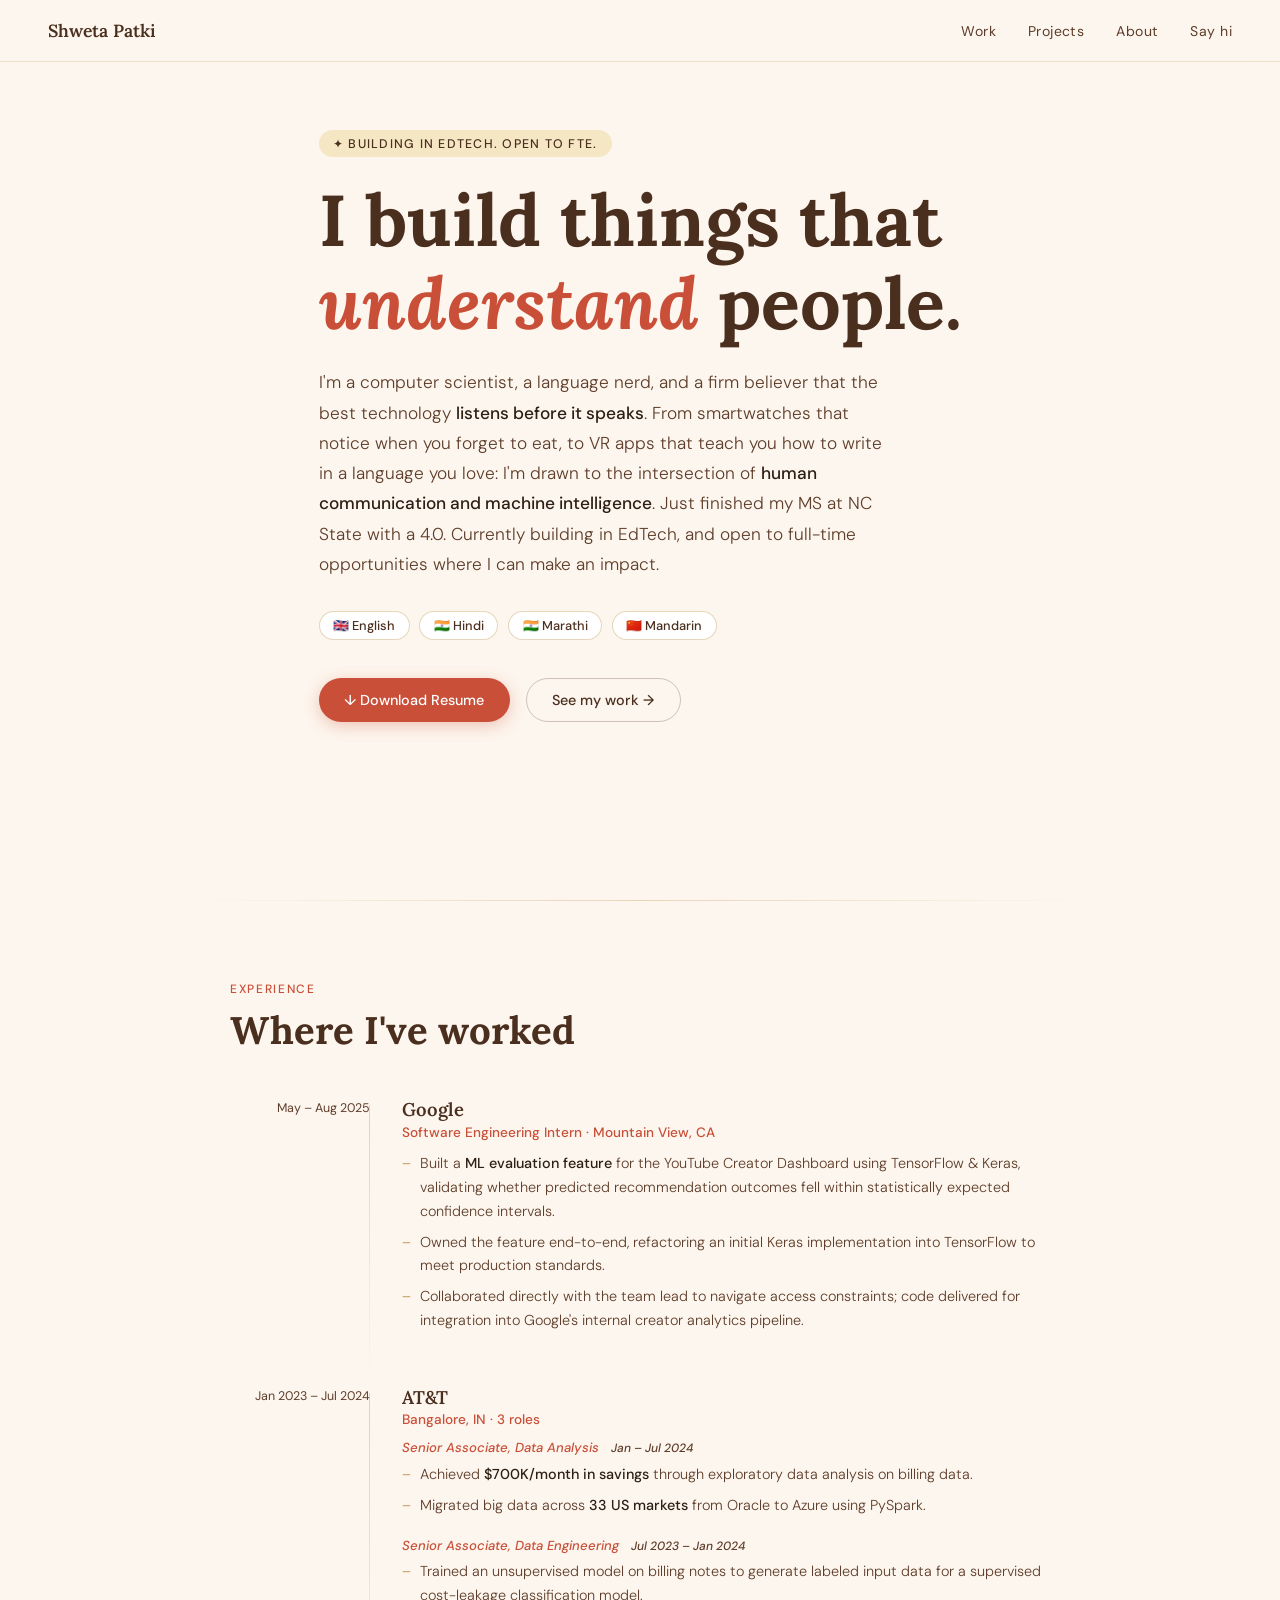
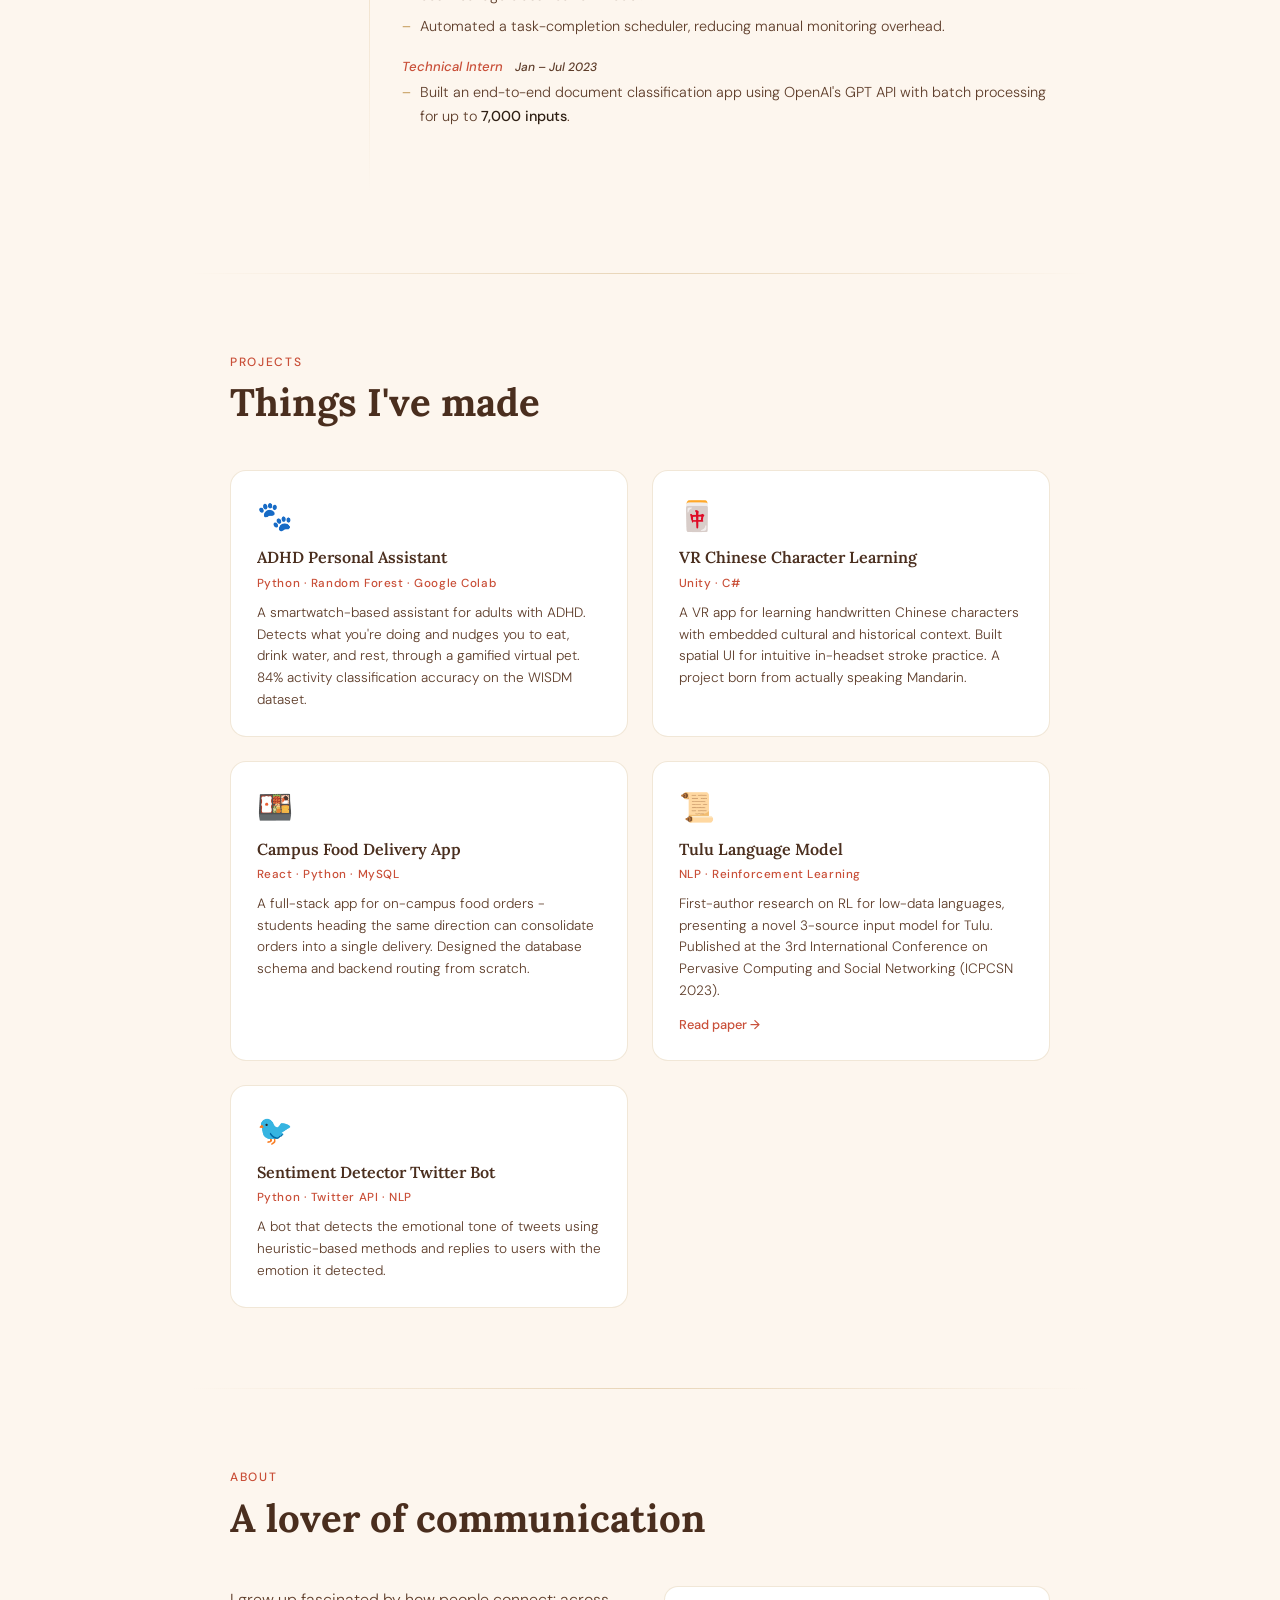
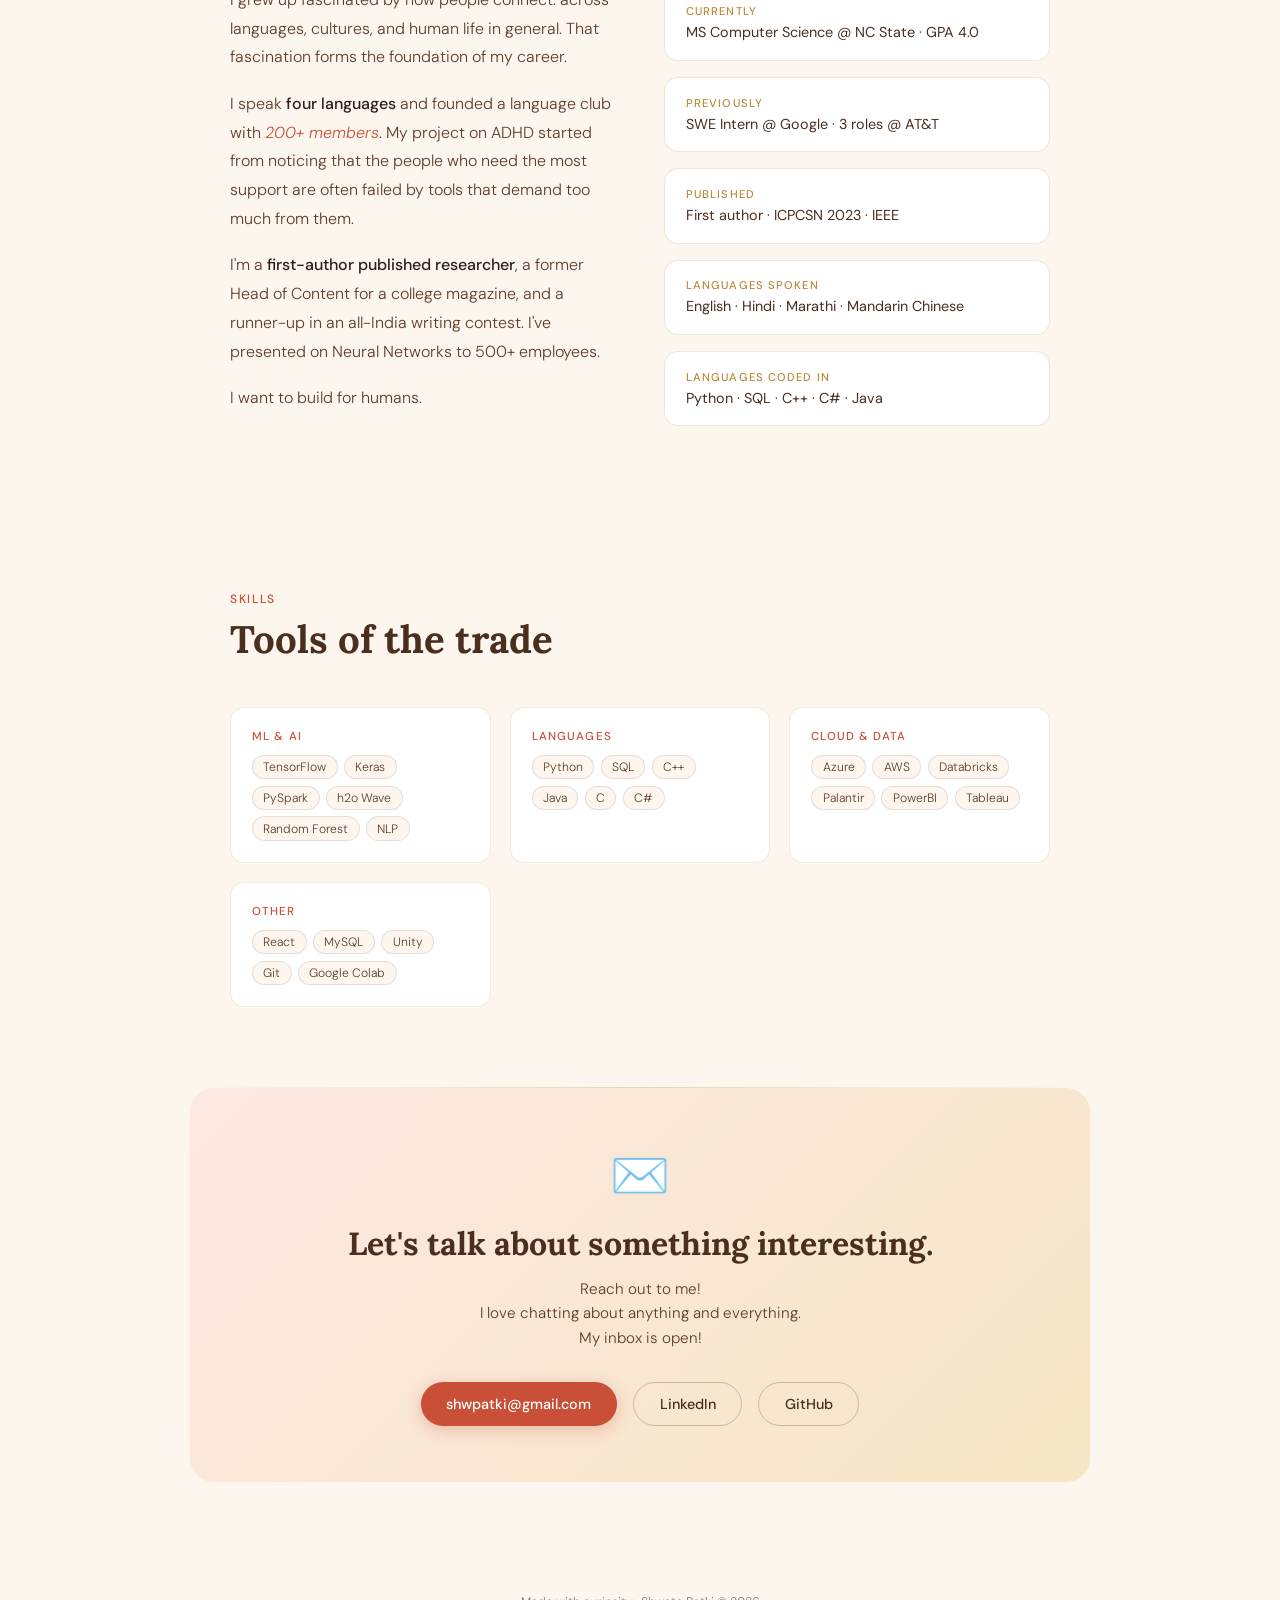
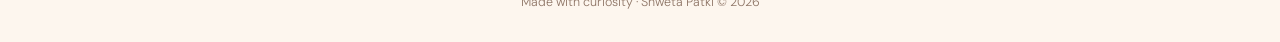
==== commit be0855e9: "graduated" ====
--- a/index.html
+++ b/index.html
@@ -32,7 +32,7 @@
 <main id="main-content">
 <div class="hero" id="top">
   <div class="hero-inner">
-    <span class="hero-tag" aria-label="Status: Open to full-time roles in SWE, Data, and AI/ML">✦ Open to full-time roles in SWE · Data · AI/ML</span>
+    <span class="hero-tag" aria-label="Status: Building in EdTech. Open to FTE.">✦ Building in EdTech. Open to FTE.</span>
 
     <!-- aria-label gives screen readers the stable full sentence -->
     <h1 aria-label="I build things that understand people.">
@@ -49,7 +49,7 @@
       <strong>listens before it speaks</strong>. From smartwatches that notice when you forget to eat,
       to VR apps that teach you how to write in a language you love:
       I'm drawn to the intersection of <strong>human communication and machine intelligence</strong>.
-      Currently finishing my MS at NC State, fresh off a summer at Google.
+      Just finished my MS at NC State with a 4.0. Currently building in EdTech, and open to full-time opportunities where I can make an impact.
     </p>
 
     <div class="hero-langs" role="list" aria-label="Languages I speak">
